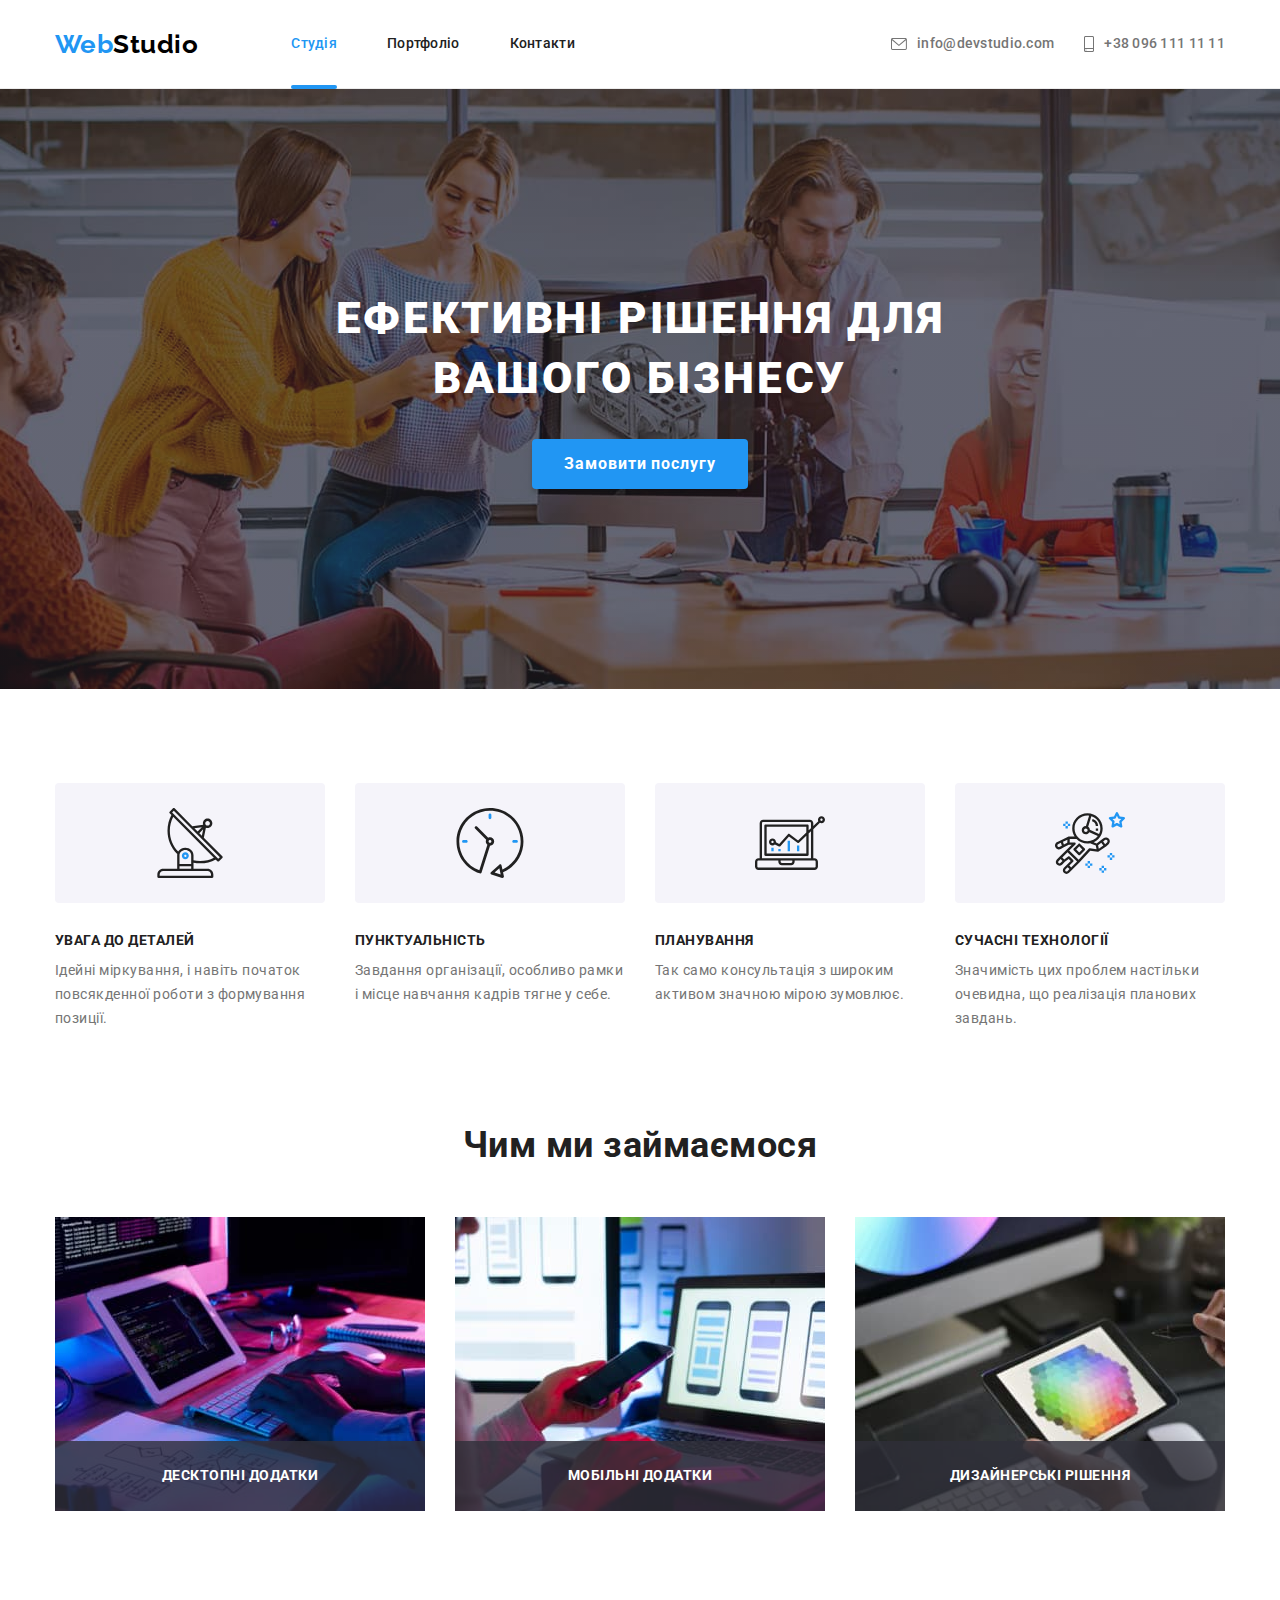
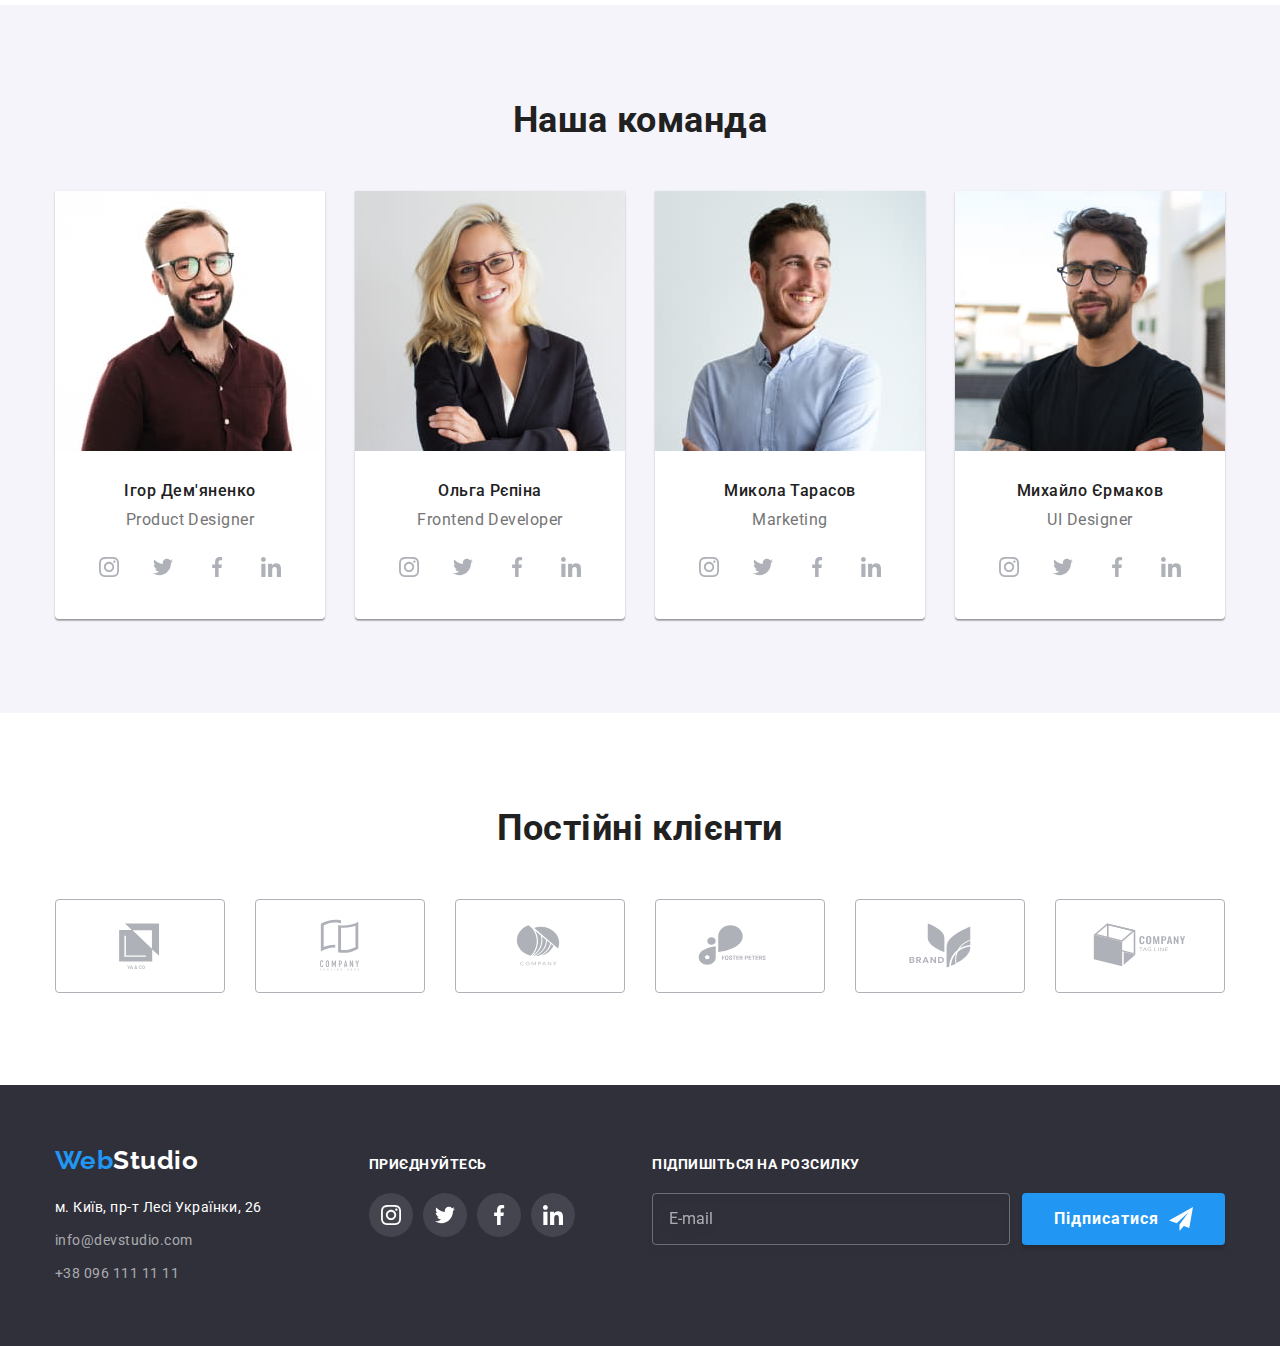
==== index.html @ b8eba5a7 "copy files from 6th homework" ====
<!DOCTYPE html>
<html lang="uk">
<head>
    <meta charset="UTF-8">
    <meta http-equiv="X-UA-Compatible" content="IE=edge">
    <meta name="viewport" content="width=device-width, initial-scale=1.0">
    <title>Studio</title>
    <link rel="preconnect" href="https://fonts.googleapis.com">
    <link rel="preconnect" href="https://fonts.gstatic.com" crossorigin>
    <link
        href="https://fonts.googleapis.com/css2?family=Raleway:wght@700&family=Roboto:wght@400;500;700;900&display=swap"
        rel="stylesheet">
        <link rel="stylesheet" href="https://cdnjs.cloudflare.com/ajax/libs/modern-normalize/1.1.0/modern-normalize.min.css">
    <link rel="stylesheet" href="./css/styles.css">
</head>

<body class="page">
    <!--Шапка сайту-->
    <header class="page-header">
        <div class="container header">
            <nav class="navigation">
                <a class="logo" href="/" lang="en"><span class="logo-decor">Web</span>Studio</a>
                <ul class="site-nav">
                    <li class="item"><a href="" class="link current">Студія</a> </li>
                    <li class="item"><a href="./portfolio.html" class="link">Портфоліо</a> </li>
                    <li class="item"><a href="" class="link">Контакти</a> </li>
                </ul>
            </nav>
            <ul class="contact-nav">
                <li class="item"><a href="mailto:info@devstudio.com" class="link">
                <svg class="contacts-icon" width="16" height="12">
                    <use href="./images/icons.svg#letter"></use>
                </svg>info@devstudio.com</a></li>
                <li class="item"><a href="tel:+380961111111" class="link">
                <svg class="contacts-icon" width="10" height="16">
                    <use href="./images/icons.svg#smartphone"></use>
                </svg>+38 096 111 11 11</a></li>
            </ul>
        </div>
    </header>


    <!--Головний контент-->
    <main>
        <section class="hero">
            <h1 class="hero-title">Ефективні рішення для вашого бізнесу</h1>
            <button class="button" data-modal-open>Замовити послугу</button>
        </section>

        <!--Переваги-->
        <section class="section benefits">
        <div class="container">
            <h2 class="visually-hidden">Переваги</h2>
            <ul class="benefits-list">
                <li class="benefit-item">
                    <div class="thumb">
                        <svg width="70" height="70">
                            <use href="./images/icons.svg#antenna"></use>
                        </svg>
                    </div>
                    <h3 class="benefits-title">Увага до деталей</h3>
                    <p class="benefit">Ідейні міркування, і навіть початок повсякденної роботи з формування позиції.</p>
                </li>
                <li class="benefit-item">
                    <div class="thumb">
                        <svg width="70" height="70">
                            <use href="./images/icons.svg#clock"></use>
                        </svg>
                    </div>
                    <h3 class="benefits-title">Пунктуальність</h3>
                    <p class="benefit">Завдання організації, особливо рамки і місце навчання кадрів тягне у себе.</p>
                </li>
                <li class="benefit-item">
                    <div class="thumb">
                        <svg width="70" height="70">
                            <use href="./images/icons.svg#diagram"></use>
                        </svg>
                    </div>
                    <h3 class="benefits-title">Планування</h3>
                    <p class="benefit">Так само консультація з широким активом значною мірою зумовлює.</p>
                </li>
                <li class="benefit-item">
                    <div class="thumb">
                        <svg width="70" height="70">
                            <use href="./images/icons.svg#astronaut"></use>
                        </svg>
                    </div>
                    <h3 class="benefits-title">Сучасні технології</h3>
                    <p class="benefit">Значимість цих проблем настільки очевидна, що реалізація планових завдань.</p>
                </li>
            </ul>
        </div>
        </section>
        
        <!--Чим ми займаємося-->
        <section class="section">
            <div class="container">
                <h2 class="activity-title">Чим ми займаємося</h2>
                <ul class="activity-list">
                    <li class="activity-item">
                        <div class="activity-thumb">
                            <img src="./images/box1.jpg" alt="Програмування" width="370" height="294">
                            <div class="activity-block">
                                <h3 class="activity-text">Десктопні додатки</h3>
                            </div>
                        </div>
                    </li>
                    <li class="activity-item">
                        <div class="activity-thumb">
                            <img src="./images/box2.jpg" alt="Створення інтерфейсів" width="370" height="294">
                            <div class="activity-block">
                                <h3 class="activity-text">Мобільні додатки</h3>
                            </div>
                        </div>
                    </li>
                    <li class="activity-item">
                        <div class="activity-thumb">
                            <img src="./images/box3.jpg" alt="Колірна палітра" width="370" height="294">
                            <div class="activity-block">
                                <h3 class="activity-text">Дизайнерські рішення</h3>
                            </div>
                        </div>
                    </li>
                </ul>
            </div>
        </section>

        <!--Наша команда-->
        <section class="section team">
            <div class="container">
                <h2 class="team-title">Наша команда</h2>
                <ul class="team-list">
                    <li class="team-item">
                        <img src="./images/teammember4.jpg" alt="Молодий чоловік у сорочці і окулярах" width="270" height="260">
                        <div class="team-border">
                            <h3 class="team-member">Ігор Дем'яненко</h3>
                            <p lang="en" class="member-role">Product Designer</p>
                            <ul class="soc-list">
                                <li class="soc-item">
                                    <a class="soc-link link" href="http://instagram.com">
                                        <svg class="soc-icon" width="20" height="20">
                                            <use href="./images/icons.svg#instagram"></use>
                                        </svg>
                                    </a>
                                </li>
                                <li class="soc-item">
                                    <a class="soc-link link" href="http://twitter.com">
                                        <svg class="soc-icon" width="20" height="20">
                                            <use href="./images/icons.svg#twitter"></use>
                                        </svg>
                                    </a>
                                </li>
                                <li class="soc-item">
                                    <a class="soc-link link" href="http://facebook.com">
                                        <svg class="soc-icon" width="20" height="20">
                                            <use href="./images/icons.svg#facebook"></use>
                                        </svg>
                                    </a>
                                </li>
                                <li class="soc-item">
                                    <a class="soc-link link" href="http://LinkedIn.com">
                                        <svg class="soc-icon" width="20" height="20">
                                            <use href="./images/icons.svg#linkedin"></use>
                                        </svg>
                                    </a>
                                </li>
                            </ul>
                        </div>
                    </li>
                    <li class="team-item">
                        <img src="./images/teammember3.jpg" alt="Усміхнена жінка в окулярах" width="270" height="260">
                        <div class="team-border">
                            <h3 class="team-member">Ольга Рєпіна</h3>
                            <p lang="en" class="member-role">Frontend Developer</p>
                            <ul class="soc-list">
                                <li class="soc-item">
                                    <a class="soc-link link" href="http://instagram.com">
                                        <svg class="soc-icon" width="20" height="20">
                                            <use href="./images/icons.svg#instagram"></use>
                                        </svg>
                                    </a>
                                </li>
                                <li class="soc-item">
                                    <a class="soc-link link" href="http://twitter.com">
                                        <svg class="soc-icon" width="20" height="20">
                                            <use href="./images/icons.svg#twitter"></use>
                                        </svg>
                                    </a>
                                </li>
                                <li class="soc-item">
                                    <a class="soc-link link" href="http://facebook.com">
                                        <svg class="soc-icon" width="20" height="20">
                                            <use href="./images/icons.svg#facebook"></use>
                                        </svg>
                                    </a>
                                </li>
                                <li class="soc-item">
                                    <a class="soc-link link" href="http://LinkedIn.com">
                                        <svg class="soc-icon" width="20" height="20">
                                            <use href="./images/icons.svg#linkedin"></use>
                                        </svg>
                                    </a>
                                </li>
                            </ul>
                        </div>
                    </li>
                    <li class="team-item">
                        <img src="./images/teammember2.jpg" alt="Молодий чоловік у сорочці" width="270" height="260">
                        <div class="team-border">
                            <h3 class="team-member">Микола Тарасов</h3>
                            <p lang="en" class="member-role">Marketing</p>
                            <ul class="soc-list">
                                <li class="soc-item">
                                    <a class="soc-link link" href="http://instagram.com">
                                        <svg class="soc-icon" width="20" height="20">
                                            <use href="./images/icons.svg#instagram"></use>
                                        </svg>
                                    </a>
                                </li>
                                <li class="soc-item">
                                    <a class="soc-link link" href="http://twitter.com">
                                        <svg class="soc-icon" width="20" height="20">
                                            <use href="./images/icons.svg#twitter"></use>
                                        </svg>
                                    </a>
                                </li>
                                <li class="soc-item">
                                    <a class="soc-link link" href="http://facebook.com">
                                        <svg class="soc-icon" width="20" height="20">
                                            <use href="./images/icons.svg#facebook"></use>
                                        </svg>
                                    </a>
                                </li>
                                <li class="soc-item">
                                    <a class="soc-link link" href="http://LinkedIn.com">
                                        <svg class="soc-icon" width="20" height="20">
                                            <use href="./images/icons.svg#linkedin"></use>
                                        </svg>
                                    </a>
                                </li>
                            </ul>
                        </div>
                    </li>
                    <li class="team-item">
                        <img src="./images/teammember1.jpg" alt="Чоловік в окулярах" width="270" height="260">
                        <div class="team-border">
                            <h3 class="team-member">Михайло Єрмаков</h3>
                            <p lang="en" class="member-role">UI Designer</p>
                            <ul class="soc-list">
                                <li class="soc-item">
                                    <a class="soc-link link" href="http://instagram.com">
                                        <svg class="soc-icon" width="20" height="20">
                                            <use href="./images/icons.svg#instagram"></use>
                                        </svg>
                                    </a>
                                </li>
                                <li class="soc-item">
                                    <a class="soc-link link" href="http://twitter.com">
                                        <svg class="soc-icon" width="20" height="20">
                                            <use href="./images/icons.svg#twitter"></use>
                                        </svg>
                                    </a>
                                </li>
                                <li class="soc-item">
                                    <a class="soc-link link" href="http://facebook.com">
                                        <svg class="soc-icon" width="20" height="20">
                                            <use href="./images/icons.svg#facebook"></use>
                                        </svg>
                                    </a>
                                </li>
                                <li class="soc-item">
                                    <a class="soc-link link" href="http://LinkedIn.com">
                                        <svg class="soc-icon" width="20" height="20">
                                            <use href="./images/icons.svg#linkedin"></use>
                                        </svg>
                                    </a>
                                </li>
                            </ul>
                        </div>
                    </li>
                </ul>
            </div>
        </section>
        <section class="section">
            <div class="container">
                <h2 class="clients-title">Постійні клієнти</h2>
                <ul class="clients-list">
                    <li class="clients-item">
                        <a class="clients-link" href="#">
                            <svg class="clients-icon" width="106" height="60">
                                <use href="./images/icons.svg#logo-1"></use>
                            </svg>
                        </a>
                    </li>
                    <li class="clients-item">
                        <a class="clients-link" href="#">
                            <svg class="clients-icon" width="106" height="60">
                                <use href="./images/icons.svg#logo-2"></use>
                            </svg>
                        </a>
                    </li>
                    <li class="clients-item">
                        <a class="clients-link" href="#">
                            <svg class="clients-icon" width="106" height="60">
                                <use href="./images/icons.svg#logo-3"></use>
                            </svg>
                        </a>
                    </li>
                    <li class="clients-item">
                        <a class="clients-link" href="#">
                            <svg class="clients-icon" width="106" height="60">
                                <use href="./images/icons.svg#logo-4"></use>
                            </svg>
                        </a>
                    </li>
                    <li class="clients-item">
                        <a class="clients-link" href="#">
                            <svg class="clients-icon" width="106" height="60">
                                <use href="./images/icons.svg#logo-5"></use>
                            </svg>
                        </a>
                    </li>
                    <li class="clients-item">
                        <a class="clients-link" href="#">
                            <svg class="clients-icon" width="106" height="60">
                                <use href="./images/icons.svg#logo-6"></use>
                            </svg>
                        </a>
                    </li>
                </ul>
            </div>
        </section>
    </main>

    <!--Футер-->
    <footer class="footer">
        <div class="container">
            <div class="footer-flex">
                <div class="footer-address">
                    <a href="/" lang="en" class="logo decor"> <span class="logo-decor">Web</span>Studio </a>
                    <address>
                        <ul class="footer-nav">
                            <li class="footer-item"><a href="" class="link decor">м. Київ, пр-т Лесі Українки, 26</a></li>
                            <li class="footer-item"><a href="mailto:info@devstudio.com" class="link">info@devstudio.com</a></li>
                            <li class="footer-item"><a href="tel:+380961111111" class="link">+38 096 111 11 11</a></li>
                        </ul>
                    </address>
                </div>
                <div class="footer-soc">
                    <span class="soc-uptitle">Приєднуйтесь</span>
                    <ul class="footer-soc-list">
                        <li class="footer-soc-item">
                            <a class="footer-soc-link link" href="http://instagram.com">
                                <svg class="footer-soc-icon" width="20" height="20">
                                    <use href="./images/icons.svg#instagram"></use>
                                </svg>
                            </a>
                        </li>
                        <li class="footer-soc-item">
                            <a class="footer-soc-link link" href="http://twitter.com">
                                <svg class="footer-soc-icon" width="20" height="20">
                                    <use href="./images/icons.svg#twitter"></use>
                                </svg>
                            </a>
                        </li>
                        <li class="footer-soc-item">
                            <a class="footer-soc-link link" href="http://facebook.com">
                                <svg class="footer-soc-icon" width="20" height="20">
                                    <use href="./images/icons.svg#facebook"></use>
                                </svg>
                            </a>
                        </li>
                        <li class="footer-soc-item">
                            <a class="footer-soc-link link" href="http://LinkedIn.com">
                                <svg class="footer-soc-icon" width="20" height="20">
                                    <use href="./images/icons.svg#linkedin"></use>
                                </svg>
                            </a>
                        </li>
                    </ul>
                </div>
                <div class="mailing">
                    <span class="mailing-text">Підпишіться на розсилку</span>

                    <form class="mailing-form">
                        <label class="mailing-label visually-hidden" for="mailing">E-mail</label>
                            <input type="email" name="email" id="mailing" class="mailing-input" placeholder="E-mail">
                        
                    <button type="submit" class="maling-button button">Підписатися
                        <svg class="mailing-icon" width="24" height="24">
                            <use href="./images/icons.svg#icon-send"></use>
                        </svg>
                    </button>
                    </form>
                </div>
            </div>
        </div>
    </footer>
    <div class="backdrop is-hidden" data-modal>
        <div class="modal">
            <button type="button" class="modal-button" data-modal-close>
                <svg width="11" height="11" class="close">
                    <use href="./images/icons.svg#icon-close"></use>
                </svg>
            </button>
            <div class="form-section">
                <p class="modal-title">Залиште свої дані, ми вам передзвонимо</p>
                <form class="modal-form">
						<label class="modal-field">Ім'я
							<input type="text" class="modal-input" name="user-name">
							<svg class="modal-icon" width="18" height="18">
								<use href="./images/icons.svg#person-black-icon"></use>
							</svg>
						</label>
						
						<label class="modal-field">Телефон
							<input type="tel" class="modal-input" name="user-tel" required>
							<svg class="modal-icon" width="18" height="18">
								<use href="./images/icons.svg#phone-black-icon"></use>
							</svg>
						</label>
						
						<label class="modal-field">Пошта
							<input type="email" class="modal-input" name="user-email" required>
							<svg class="modal-icon" width="18" height="18">
								<use href="./images/icons.svg#email-black-icon"></use>
							</svg>
						</label>
    
                        <label class="modal-field">Коментар
                        <textarea class="modal-comment" name="comment" placeholder="Введіть текст"></textarea>
                        </label>


                        <label class="checkbox-field">
                            <input class="checkbox visually-hidden" type="checkbox" name="policy" />
                            <span class="check-icon">
                                <svg width="11" height="8">
                                    <use href="./images/icons.svg#icon-check"></use>
                                </svg>
                            </span>
                            <span class="checkbox-label">Погоджуюся з розсилкою та приймаю</span>
                            <a class="checkbox-link" href="#">Умови договору</a>
                        </label>
                        <button type="submit" class="submit-button">Відправити</button>
                </form>
            </div>
        </div>
    </div>
    <script src="./js/modal.js"></script>
    <script>
    </script>
</body>
</html>
---- css/styles.css ----
:root {
    --primary-text-color: #757575;
    --secondary-text-color: #212121;
    --white-color: #FFFFFF;
    --black-color: #000000;
    --accent-color: #2196F3;
    --white-translucent: rgba(255, 255, 255, 0.6);
    --primary-background-color: #2F303A;
    --secondary-background-color: #F5F4FA;
    --card-gap: 30px;
}

ul {
    padding: 0;
    margin: 0;
    list-style: none;
}

body {
    background-color: var(--white-color);
    color: var(--primary-text-color);
    font-family: 'Roboto', sans-serif;
    letter-spacing: 0.03em;
}

h1,
h2,
h3,
h4,
h5,
h6,
p
 {
    margin:0;
}

button{
    cursor: pointer;
}

img{
    display: block;
}

.container {
    width: 1200px;
    
    margin-left: auto;
    margin-right: auto;
    padding-left: 15px;
    padding-right: 15px;
}




/*------------------ Header --------------*/
.section{
    padding-bottom: 94px;
    padding-top: 94px;
}
.site-nav .link{
    position: relative;
}

.current::after {
    position: absolute;
    left: 0;
    bottom: -1px;
    content: '';
    width: 100%;
    height: 4px;
    background-color: var(--accent-color);
    border-radius: 2px;
}

.page-header{
    border-bottom: 1px solid #ECECEC;
}

.page-header .link {
    display: block;
    padding-top: 32px;
    padding-bottom: 32px;
}

.site-nav,
.navigation,
.contact-nav,
.header {
    display: flex;
    align-items: center;
}

.contact-nav .link {
    display: flex;
    align-items: center;
}

.logo {
    color: var(--black-color);

    font-family: 'Raleway', cursive;
    font-weight: 700;
    font-size: 26px;
    line-height: 1.19;
    text-decoration: none;

    margin-right: 93px;
}

.logo-decor {
    color: var(--accent-color);
}

.site-nav {
    font-weight: 500;
    font-size: 14px;
    line-height: 1.14;
    letter-spacing: 0.02em;
}

.site-nav .item:not(:last-child) {
    margin-right: 50px;
}

.site-nav .link {
    color: var(--secondary-text-color);

    text-decoration: none;
    transition: color 250ms cubic-bezier(0.4, 0, 0.2, 1);
}

.site-nav .link:hover,
.site-nav .link:focus {
    color: var(--accent-color);
}

.site-nav .link.current {
    color: var(--accent-color);

    text-decoration: none;
}

.contact-nav {
    font-weight: 500;
    font-size: 14px;
    line-height: 1.14;
    letter-spacing: 0.02em;
    margin-left: auto;
}

.contact-nav .item + .item {
    margin-left: 30px;
}

.contact-nav .link{
    color: var(--primary-text-color);
    text-decoration: none;
    transition: color 250ms cubic-bezier(0.4, 0, 0.2, 1);
}
 .contacts-icon {
    margin-right: 10px;
    fill: var(--primary-text-color);
    transition: fill 250ms cubic-bezier(0.4, 0, 0.2, 1);
 }

.link:hover .contacts-icon,
.link:focus .contacts-icon {
    fill: var(--accent-color);
}

.contact-nav .link:hover,
.contact-nav .link:focus,
.footer-nav .link:hover,
.footer-nav .link:focus {
    color: var(--accent-color);
}



/*------------------ Studio --------------*/
.hero {
    background-color: var(--primary-background-color);
    text-align: center;
    align-items: center;
    padding-bottom: 200px;
    padding-top: 200px;

    margin: 0 auto;
    max-width: 1600px;
    max-height: 600px;
    background-image: linear-gradient(to right, rgba(47, 48, 58, 0.4), rgba(47, 48, 58, 0.4)),
    url("../images/hero.jpg");
    background-repeat: no-repeat;
    background-position: center;
    background-size: cover;
}


.hero-title {
    color: var(--white-color);

    font-weight: 900;
    font-size: 44px;
    line-height: 1.36;
    text-align: center;
    letter-spacing: 0.06em;
    text-transform: uppercase;
    width: 696px;
    margin-left: auto;
    margin-right: auto;
    margin-bottom: 30px;
    margin-top: 0px;
}

.button {
    color: var(--white-color);
    background-color: var(--accent-color);
    box-shadow: 0px 4px 4px rgba(0, 0, 0, 0.15);

    font-family: inherit;
    font-weight: 700;
    font-size: 16px;
    line-height: 1.88;
    letter-spacing: 0.06em;

    border: none;
    border-radius: 4px;
    padding: 10px 32px;

    transition: background-color 250ms cubic-bezier(0.4, 0, 0.2, 1);
}

.button:hover,
.button:focus {
    background-color: #188CE8;
}

.visually-hidden {
    position: absolute;
    width: 1px;
    height: 1px;
    margin: -1px;
    border: 0;
    padding: 0;

    white-space: nowrap;
    clip-path: inset(100%);
    clip: rect(0 0 0 0);
    overflow: hidden;
}

h3 {
    margin-bottom: 10px;
    margin-top: 0px;
}

.benefits-title {
    color: var(--secondary-text-color);

    font-weight: 700;
    font-size: 14px;
    line-height: 1.14;
    text-transform: uppercase;
}

.benefits-list,
.activity-list,
.team-list{
    display: flex;
    gap: var(--card-gap);
}
.thumb{
    display: flex;
    align-items: center;
    justify-content: center;
    height: 120px;
    width: 270px;
    background-color: #F5F4FA;
    margin-bottom: 30px;
    border-radius: 4px;
}

.benefits{
    padding-bottom: 0px;
}

.activity-thumb {
    position: relative;
}
.activity-block{
    position: absolute;
    left: 0;
    bottom: 0;
    display: flex;
    justify-content: center;
    align-items: center;
    width: 370px;
    height: 70px;
    background-color: rgba(47, 48, 58, 0.8);
}

.activity-text {
    font-weight: 700;
    font-size: 14px;
    line-height: 1.14;
    text-align: center;
    text-transform: uppercase;
    margin-bottom: 0px;
    color: var(--white-color);
}

.benefit {
    font-size: 14px;
    line-height: 1.71;
    
}

.section.team{
    background-color: var(--secondary-background-color);
}

.activity-title,
.team-title,
.clients-title{
    color: var(--secondary-text-color);
    font-weight: 700;
    font-size: 36px;
    line-height: 1.17;
    text-align: center;
    margin-top: 0px;
    margin-bottom: 50px;
}

.team-member {
    color: var(--secondary-text-color);

    font-weight: 500;
    font-size: 16px;
    line-height: 1.19;
}

.team-item{
    background-color: var(--white-color);
    border-radius: 0px 0px 4px 4px;
    box-shadow: 0px 1px 3px rgba(0, 0, 0, 0.12), 0px 1px 1px rgba(0, 0, 0, 0.14), 0px 2px 1px rgba(0, 0, 0, 0.2);
    
}

.member-role {
    font-size: 16px;
    line-height: 1.19;

    margin-bottom: 16px;
}

.team-border{
    text-align: center; 
    padding: 30px;
}
.soc-list {
    display: flex;
    justify-content: center;
    gap: 10px;
}

.soc-item {
    width: 44px;
    height: 44px;
}

.soc-link {
    width: 100%;
    height: 100%;
    border-radius: 50%; 
    display: flex;
    justify-content: center;
    align-items: center;
    transition: background-color 250ms cubic-bezier(0.4, 0, 0.2, 1);
}
.soc-icon{
    transition: fill 250ms cubic-bezier(0.4, 0, 0.2, 1);
}
.soc-link:hover,
.soc-link:focus{
    background-color: var(--accent-color);
}

.soc-link:hover .soc-icon,
.soc-link:focus .soc-icon{
    fill: var(--white-color);      
}

.clients-list{
    display: flex;
    gap: var(--card-gap);
}
.clients-item{
    width: 170px;
    height: 92px;
    
}

.clients-icon,
.soc-icon{
    fill: #AFB1B8;
    transition: fill 250ms cubic-bezier(0.4, 0, 0.2, 1);
}

.clients-link{
    display: flex;
    justify-content: center;
    align-items: center;
    border: 1px solid #AFB1B8;
    border-radius: 4px;
    padding: 16px 32px;
    transition: border-color 250ms cubic-bezier(0.4, 0, 0.2, 1);
}


.clients-link:hover,
.clients-link:focus {
    border-color: var(--accent-color);
    

}

.clients-link:hover .clients-icon,
.clients-link:focus .clients-icon {
    fill: var(--accent-color);
}


/* a icons: display: flex;
align-items: center;
justify-content: center; */

/*------------------ Portfolio --------------*/
img {
    display: block;
    max-width: 100%;
    height: auto;
}

.filter-button-list{
    display: flex;
    justify-content: center;

    margin-bottom: 50px;
}

.filter-button {
    background-color: var(--secondary-background-color);

    font-family: inherit;
    font-weight: 500;
    font-size: 16px;
    line-height: 1.63;

    border: transparent;  
    padding: 6px 25px;
    min-width: 73px;
    border-radius: 4px;

    transition: color 250ms cubic-bezier(0.4, 0, 0.2, 1), background-color 250ms cubic-bezier(0.4, 0, 0.2, 1),
    box-shadow 250ms cubic-bezier(0.4, 0, 0.2, 1);
}

.filter-button:hover,
.filter-button:focus {
    color: var(--white-color);
    background-color: var(--accent-color);
    box-shadow: 0px 3px 1px rgba(0, 0, 0, 0.1), 0px 1px 2px rgba(0, 0, 0, 0.08), 0px 2px 2px rgba(0, 0, 0, 0.12);
}

.filter-button-item:not(:last-child) {
    margin-right: 8px;
}

.portfolio-border{
    border-bottom: 1px solid #ECECEC;
    border-left: 1px solid #ECECEC;
    border-right: 1px solid #ECECEC;
    padding: 20px 24px;
}
.portfolio .title {
    color: var(--secondary-text-color);

    font-weight: 700;
    font-size: 18px;
    line-height: 2;
    letter-spacing: 0.06em;

    margin-top: 0px;
    margin-bottom: 4px;
}

.portfolio .text {
    font-size: 16px;
    line-height: 1.88;
    color: var(--primary-text-color);
    margin-top: 4px;
    margin: 0px;
}

.project-link:hover,
.project-link:focus {
    box-shadow: 0px 1px 1px rgba(0, 0, 0, 0.12), 0px 4px 4px rgba(0, 0, 0, 0.06), 1px 4px 6px rgba(0, 0, 0, 0.16);
}

.project-link {
    display: block;
    transition: box-shadow 250ms cubic-bezier(0.4, 0, 0.2, 1);
}

.project-link:hover .overlay,
.project-link:focus .overlay {
    transform: translateY(0);
}

.portfolio{
    display: flex;
    flex-wrap: wrap;

    padding: 0;
    margin: 0;

    gap: var(--card-gap);
}

.portfolio .link {
    padding-top: 0;
    padding-bottom: 0;
    text-decoration: none;
}

.top-wrap{
    position: relative;
    overflow: hidden;
}

.overlay {
    position: absolute;
    width: 100%;
    height: 100%;
    top: 0;
    left: 0;

    padding: 63px 44px;
    font-size: 18px;
    line-height: 1.55;
    color: var(--white-color);
    background-color: rgba(33, 150, 243, 0.9);
    
    transform: translateY(101%);
    transition: transform 250ms cubic-bezier(0.4, 0, 0.2, 1);
}
/*------------------ MODAL --------------*/

.backdrop.is-hidden {
    visibility: hidden;
    opacity: 0;
    pointer-events: none;
}

.backdrop {
    width: 100%;
    height: 100%;
    background-color:rgba(0, 0, 0, 0.2);
    position: fixed;
    top: 0;
    left: 0;

    transition: opacity 250ms cubic-bezier(0.4, 0, 0.2, 1), visibility 250ms cubic-bezier(0.4, 0, 0.2, 1);
    opacity: 1;
}

.modal{
    width: 528px;
    height: 581px;
    background-color: var(--white-color);
    box-shadow: 0px 1px 3px rgba(0, 0, 0, 0.12), 0px 1px 1px rgba(0, 0, 0, 0.14), 0px 2px 1px rgba(0, 0, 0, 0.2);
    border-radius: 4px;

    position: absolute;
    top: 50%;
    left: 50%; 
    transform: translate(-50%, -50%) scale(1);
    transition: transform 250ms cubic-bezier(0.4, 0, 0.2, 1);

    padding: 40px;
}

.backdrop.is-hidden .modal{
    transform: translate(-50%, -50%) scale(0.9);
}

.modal-button {
    position: absolute;
    width: 30px;
    height: 30px;
    top: 8px;
    right: 8px;
    border-radius: 50%;
    background-color: var(--white-color);
    border: 1px solid rgba(0, 0, 0, 0.1);
    transition: border 250ms cubic-bezier(0.4, 0, 0.2, 1), color 250ms cubic-bezier(0.4, 0, 0.2, 1);
}

.modal-button:hover,
.modal-button:focus {
    border: 1px solid var(--accent-color);
    color: var(--accent-color);
}

.close{
    fill: currentColor;
}
.modal-title {
    display: block;
    text-align: center;

    margin-bottom: 12px;
    font-size: 20px;
    line-height: 1.15;
    font-weight: 700;
    color: var(--secondary-text-color);
}

.modal-icon {
    position: absolute;
    left: 12px;
    top: 50%;
    fill: #212121;
    transition: fill 250ms cubic-bezier(0.4, 0, 0.2, 1),
}

.modal-field {
    display: flex;
    flex-direction: column;
    position: relative;
    margin-bottom: 10px;

    font-size: 12px;
    line-height: 1.1667;
    letter-spacing: 0.01em;
}

.modal-field:nth-of-type(4n) {
    margin-bottom: 20px;
}

.modal-input:focus + .modal-icon {
    fill: var(--accent-color);
}

.modal-input:focus,
.modal-comment:focus {
    border-color: var(--accent-color);
    outline: var(--accent-color);
}

.modal-label {
    margin-bottom: 4px;

    color: #757575;
}

.modal-input {
    width: 100%;
    padding: 11px 40px;
    border: 1px solid rgba(33, 33, 33, 0.2);
    border-radius: 4px;
    background-color: transparent;
    margin-bottom: 0;
    outline: transparent;
    transition: border-color 250ms cubic-bezier(0.4, 0, 0.2, 1),
    outline 250ms cubic-bezier(0.4, 0, 0.2, 1);

    margin-top: 4px;
}

.modal-comment::placeholder  {
    font-size: 12px;
    line-height: 14px;
    letter-spacing: 0.01em;
    
    color: rgba(117, 117, 117, 0.5);
}

.modal-comment {
    width: 100%;
    height: 120px;
    padding: 12px 16px;
    border: 1px solid rgba(33, 33, 33, 0.2);
    border-radius: 4px;
    background-color: transparent;
    transition: border-color 250ms cubic-bezier(0.4, 0, 0.2, 1),
    outline 250ms cubic-bezier(0.4, 0, 0.2, 1);
    margin-top: 4px;
    resize: none;
    margin-bottom: 0;
}

.checkbox-field {
    display: flex;
    align-items: center;
    padding-left: 11px;
    margin-bottom: 30px;

}

.check-icon {
    width: 16px;
    height: 15px;
    border: 2px solid #212121;
    border-radius: 2px;
    margin-right: 7px;
    display: flex;
    align-items: center;
    justify-content: center;
    cursor: pointer;

    fill: transparent;
}

.checkbox:checked + .check-icon {
    background-color: var(--accent-color);
    border: none;
    fill: #FFFFFF;
}

.checkbox-label {
    font-size: 14px;
    line-height: 1.71;
    letter-spacing: 0.03em;

    color: #757575;
}

.checkbox-link {
    font-size: 14px;
    line-height: 1.71;
    letter-spacing: 0.03em;
    text-decoration-line: underline;

    color: #2196F3;
}

.submit-button{
    font-family: inherit;
    font-weight: 700;
    font-size: 16px;
    line-height: 1.875;
    letter-spacing: 0.06em;

    background-color: #2196F3;
    color: #FFFFFF;
    box-shadow: 0px 4px 4px rgba(0, 0, 0, 0.15);
    border-radius: 4px;
    border: none;

    padding: 10px 52px;
    display: flex;
    align-items: center;
    text-align: center;
    display: flex;
    align-items: center;
    transition: background-color 250ms cubic-bezier(0.4, 0, 0.2, 1);

    margin: 0 auto;
}

.submit-button:hover {
    background-color: #188CE8;
}

.checkbox-link{
    margin-left: 7px;
    text-decoration: underline;
}

/*------------------ Footer --------------*/


.footer {
    background-color: var(--primary-background-color);

    padding-top: 60px;
    padding-bottom: 60px;
}

.footer .logo {
    display: inline-block;
    margin-bottom: 20px;
}

.link.decor,
.link {
    font-size: 14px;
    line-height: 1.71;
    font-style: normal;
}

.footer-nav .link {
    color: var(--white-translucent);
    text-decoration: none;
}

.link.decor {
    color: var(--white-color);
    text-decoration: none;
    transition: color 250ms cubic-bezier(0.4, 0, 0.2, 1);
}

.link.decor:hover,
.link.decor:focus {
    color: var(--accent-color);
}

.logo.decor {
    color: var(--white-color);
}

.footer-item:not(:last-child) {
    margin-bottom: 9px;
}

.soc-uptitle {
    display: block;
    font-weight: 700;
    font-size: 14px;
    line-height: 1.14;
    text-transform: uppercase;
    color: var(--white-color);
    margin-bottom: 20px;
}


.footer-soc-icon {
    fill: var(--white-color);
}

.footer-soc-item {
    width: 44px;
    height: 44px;
}

.footer-soc-list {
    display: flex;
    justify-content: center;
    gap: 10px;
}

.footer-soc-link {
    width: 100%;
    height: 100%;
    border-radius: 50%;
    display: flex;
    justify-content: center;
    align-items: center;
    background: rgba(255, 255, 255, 0.1);
    transition: background-color 250ms cubic-bezier(0.4, 0, 0.2, 1);
}


.footer-soc-link:hover,
.footer-soc-link:focus {
    background-color: var(--accent-color);
}

.footer-flex {
    display: flex;
    margin: 0;
    padding: 0;
    align-items: baseline;
    justify-content: space-between;
}

.mailing-form {
    display: flex;
    margin-top: 20px;
}
.mailing-text {
    
}

.mailing-text {
    font-weight: 700;
    font-size: 14px;
    line-height: 1.14;
    text-transform: uppercase;
    color: #FFFFFF;
}

.mailing-label{
    
}

.mailing-input::placeholder,
.mailing-input {
    font-size: 16px;
    line-height: 1.25;
    color: rgba(255, 255, 255, 0.6);
    margin: 0;
}

.maling-button {
    min-width: 200px;
    display: flex;
    justify-content: center;
    align-items: center;
    margin-left: 12px;
    letter-spacing: 0.06em;
}


.mailing-icon {
    fill: #FFFFFF;
    margin-left: 10px;
    width: 24px;
    height: 24px;
}


.mailing-input {
    width: 358px;
    padding: 15px 16px;

    border: 1px solid rgba(255, 255, 255, 0.3);
    filter: drop-shadow(0px 4px 4px rgba(0, 0, 0, 0.15));
    border-radius: 4px;
    background-color: transparent;
    transition: border-color 250ms cubic-bezier(0.4, 0, 0.2, 1);
}

.mailing-input:focus {
    border-color: var(--accent-color);
    outline: var(--accent-color);
}

.mailing-button{
    min-width: 200px;
    display: flex;
    justify-content: center;
    align-items: center;
} */

/* Для контейнера у футері
align-items: baseline;
justify-content: space-between;
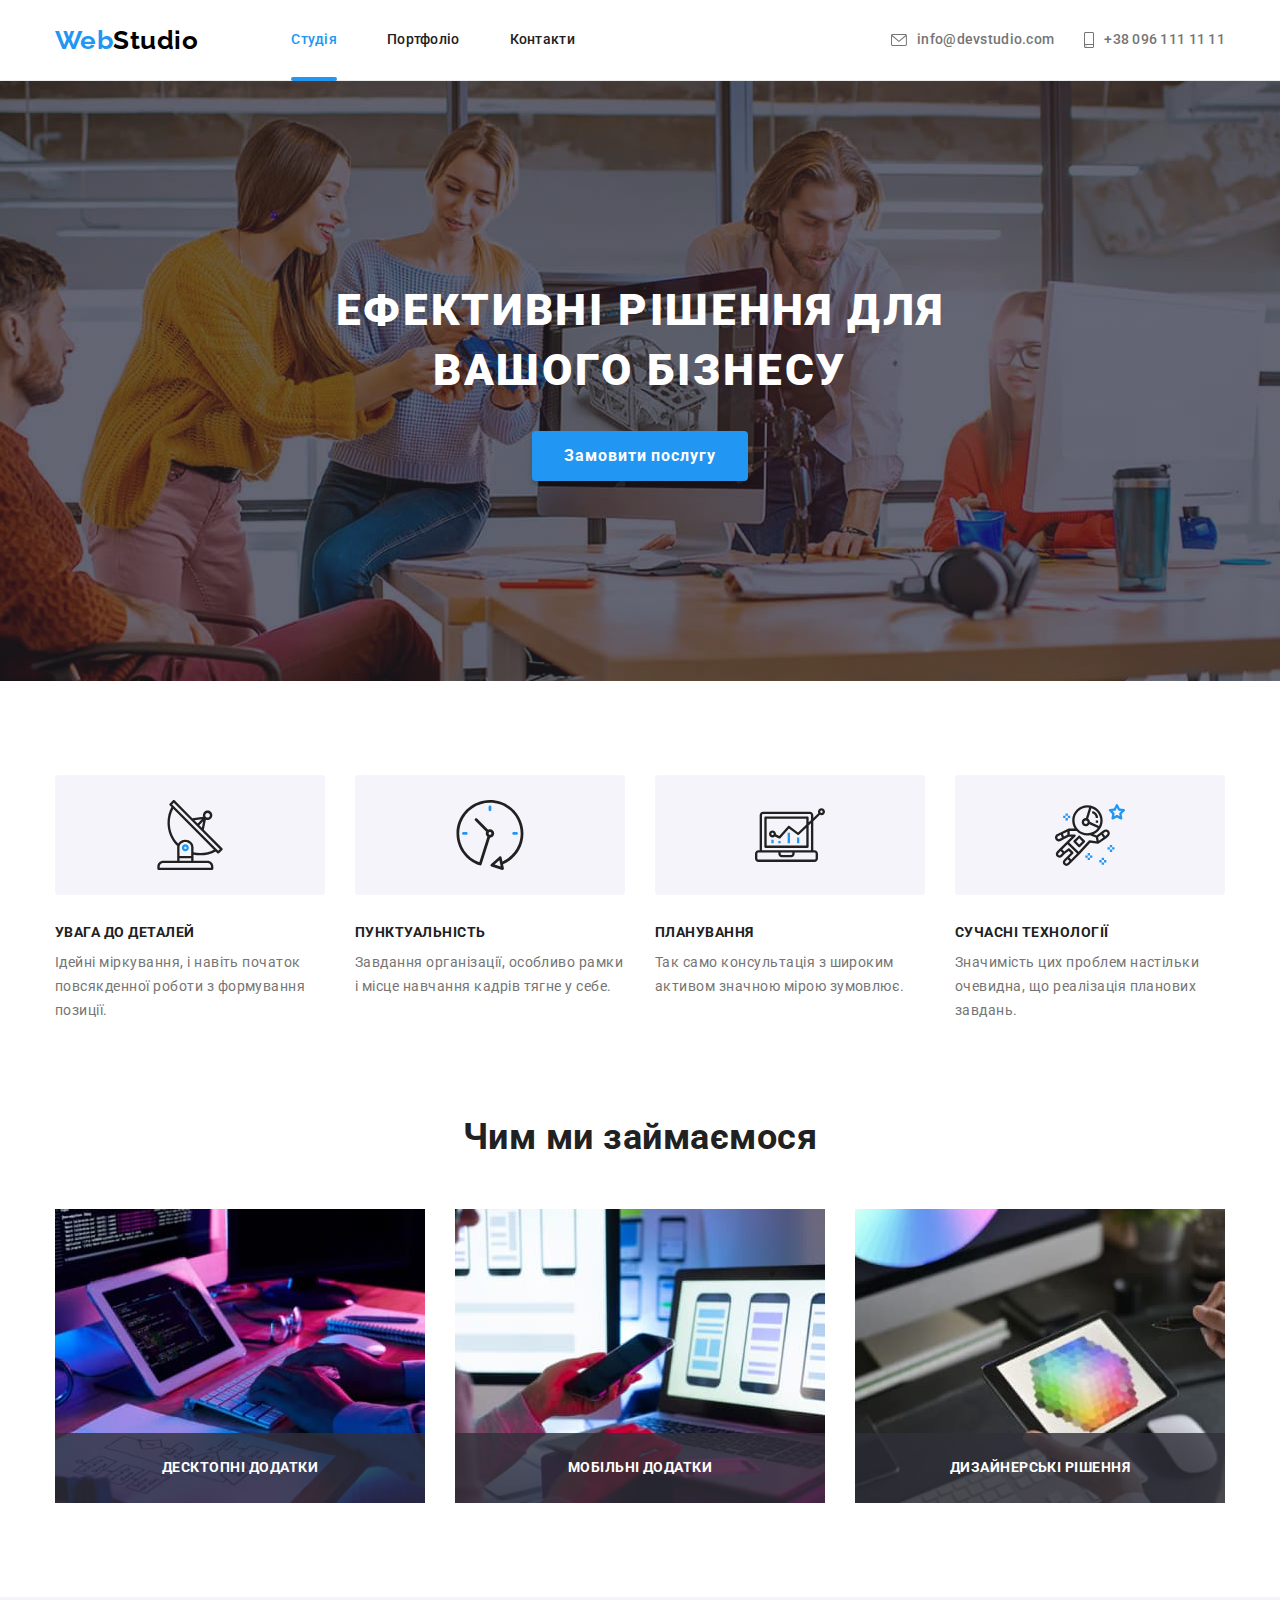
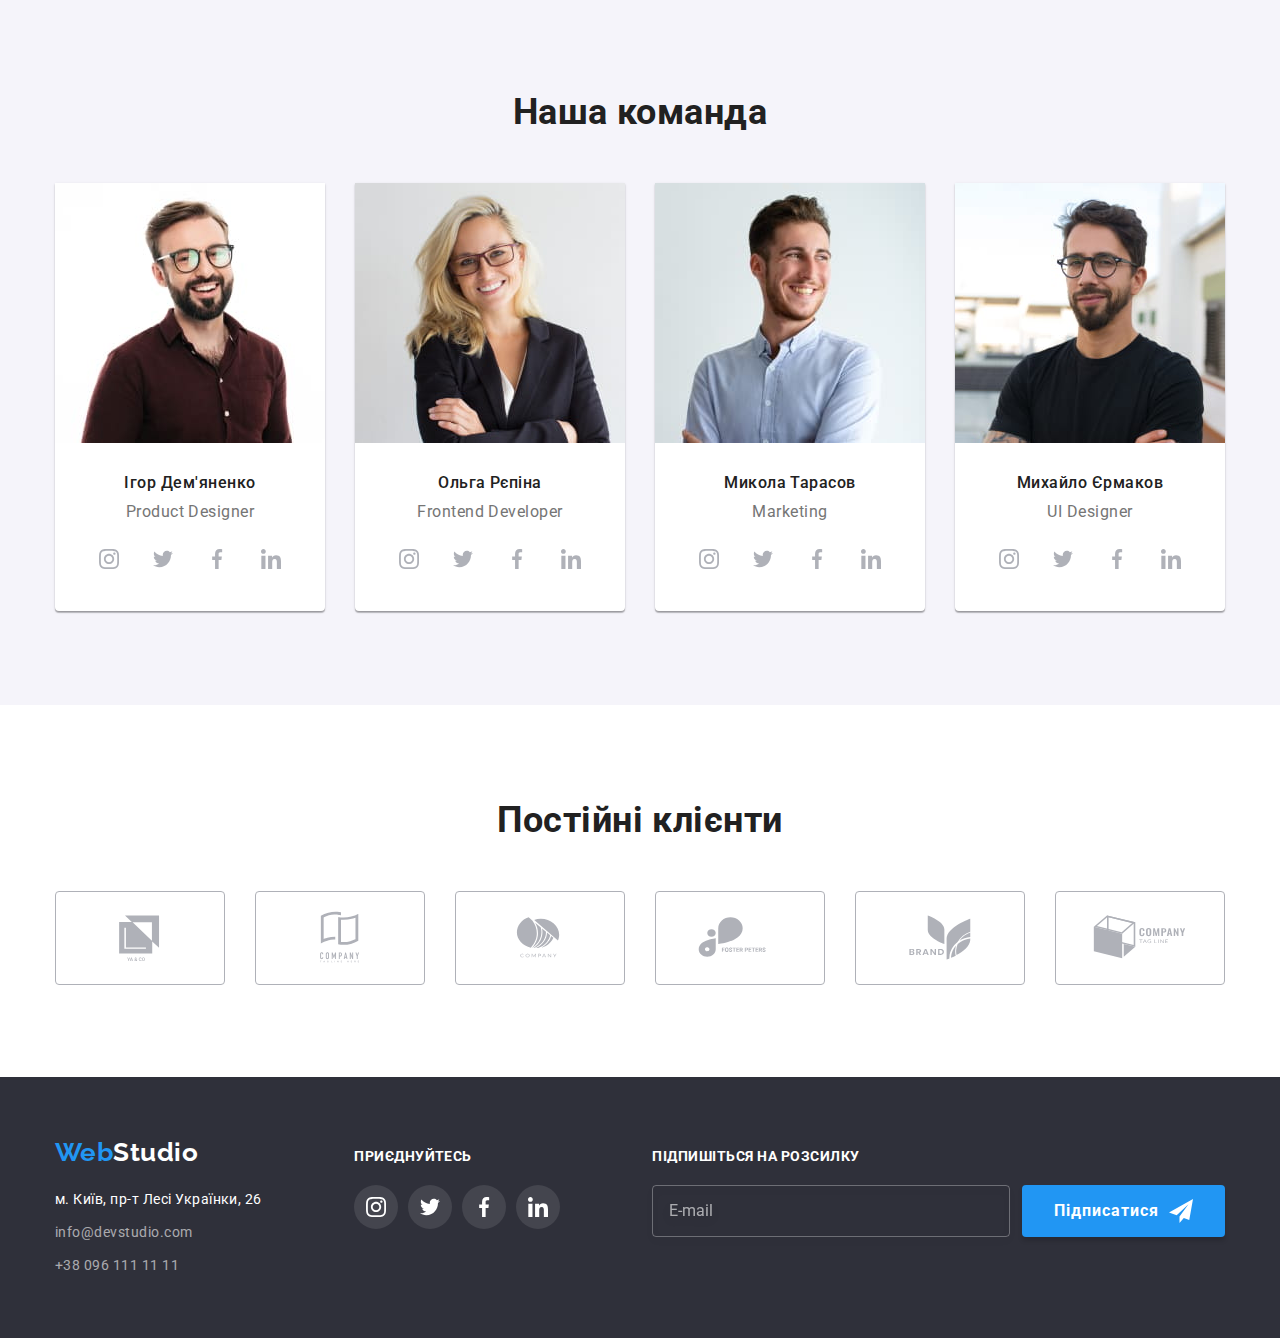
==== commit 4772665a: "BEM methodology" ====
--- a/index.html
+++ b/index.html
@@ -16,25 +16,28 @@
 
 <body class="page">
     <!--Шапка сайту-->
-    <header class="page-header">
-        <div class="container header">
-            <nav class="navigation">
-                <a class="logo" href="/" lang="en"><span class="logo-decor">Web</span>Studio</a>
+    <header class="header">
+        <div class="container header__flex">
+            <nav class="header__nav">
+                <a class="header__logo" href="/" lang="en"><span class="logo-decor">Web</span>Studio</a>
                 <ul class="site-nav">
-                    <li class="item"><a href="" class="link current">Студія</a> </li>
-                    <li class="item"><a href="./portfolio.html" class="link">Портфоліо</a> </li>
-                    <li class="item"><a href="" class="link">Контакти</a> </li>
+                    <li class="site-nav__item"><a href="/" class="site-nav__link site-nav__link--current">Студія</a> </li>
+                    <li class="site-nav__item"><a href="./portfolio.html" class="site-nav__link">Портфоліо</a>
+                    </li>
+                    <li class="site-nav__item"><a href="" class="site-nav__link">Контакти</a> </li>
                 </ul>
             </nav>
+    
             <ul class="contact-nav">
-                <li class="item"><a href="mailto:info@devstudio.com" class="link">
-                <svg class="contacts-icon" width="16" height="12">
-                    <use href="./images/icons.svg#letter"></use>
-                </svg>info@devstudio.com</a></li>
-                <li class="item"><a href="tel:+380961111111" class="link">
-                <svg class="contacts-icon" width="10" height="16">
-                    <use href="./images/icons.svg#smartphone"></use>
-                </svg>+38 096 111 11 11</a></li>
+                <li class="contact-nav__item"><a href="mailto:info@devstudio.com" class="contact-nav__link">
+                        <svg class="contact-nav__icon" width="16" height="12">
+                            <use href="./images/icons.svg#letter"></use>
+                        </svg>info@devstudio.com</a></li>
+                <li class="contact-nav__item"><a href="tel:+380961111111" class="contact-nav__link">
+                        <svg class="contact-nav__icon" width="10" height="16">
+                            <use href="./images/icons.svg#smartphone"></use>
+                        </svg>+38 096 111 11 11</a>
+                </li>
             </ul>
         </div>
     </header>
@@ -43,50 +46,50 @@
     <!--Головний контент-->
     <main>
         <section class="hero">
-            <h1 class="hero-title">Ефективні рішення для вашого бізнесу</h1>
-            <button class="button" data-modal-open>Замовити послугу</button>
+            <h1 class="hero__title">Ефективні рішення для вашого бізнесу</h1>
+            <button class="hero__button button" data-modal-open>Замовити послугу</button>
         </section>
 
         <!--Переваги-->
         <section class="section benefits">
         <div class="container">
             <h2 class="visually-hidden">Переваги</h2>
-            <ul class="benefits-list">
-                <li class="benefit-item">
-                    <div class="thumb">
+            <ul class="benefits__list">
+                <li class="benefits__item">
+                    <div class="benefits__thumb">
                         <svg width="70" height="70">
                             <use href="./images/icons.svg#antenna"></use>
                         </svg>
                     </div>
-                    <h3 class="benefits-title">Увага до деталей</h3>
-                    <p class="benefit">Ідейні міркування, і навіть початок повсякденної роботи з формування позиції.</p>
+                    <h3 class="benefits__title">Увага до деталей</h3>
+                    <p class="benefits__text">Ідейні міркування, і навіть початок повсякденної роботи з формування позиції.</p>
                 </li>
-                <li class="benefit-item">
-                    <div class="thumb">
+                <li class="benefits__item">
+                    <div class="benefits__thumb">
                         <svg width="70" height="70">
                             <use href="./images/icons.svg#clock"></use>
                         </svg>
                     </div>
-                    <h3 class="benefits-title">Пунктуальність</h3>
-                    <p class="benefit">Завдання організації, особливо рамки і місце навчання кадрів тягне у себе.</p>
+                    <h3 class="benefits__title">Пунктуальність</h3>
+                    <p class="benefits__text">Завдання організації, особливо рамки і місце навчання кадрів тягне у себе.</p>
                 </li>
-                <li class="benefit-item">
-                    <div class="thumb">
+                <li class="benefits__item">
+                    <div class="benefits__thumb">
                         <svg width="70" height="70">
                             <use href="./images/icons.svg#diagram"></use>
                         </svg>
                     </div>
-                    <h3 class="benefits-title">Планування</h3>
-                    <p class="benefit">Так само консультація з широким активом значною мірою зумовлює.</p>
+                    <h3 class="benefits__title">Планування</h3>
+                    <p class="benefits__text">Так само консультація з широким активом значною мірою зумовлює.</p>
                 </li>
-                <li class="benefit-item">
-                    <div class="thumb">
+                <li class="benefits__item">
+                    <div class="benefits__thumb">
                         <svg width="70" height="70">
                             <use href="./images/icons.svg#astronaut"></use>
                         </svg>
                     </div>
-                    <h3 class="benefits-title">Сучасні технології</h3>
-                    <p class="benefit">Значимість цих проблем настільки очевидна, що реалізація планових завдань.</p>
+                    <h3 class="benefits__title">Сучасні технології</h3>
+                    <p class="benefits__text">Значимість цих проблем настільки очевидна, що реалізація планових завдань.</p>
                 </li>
             </ul>
         </div>
@@ -95,29 +98,29 @@
         <!--Чим ми займаємося-->
         <section class="section">
             <div class="container">
-                <h2 class="activity-title">Чим ми займаємося</h2>
-                <ul class="activity-list">
-                    <li class="activity-item">
-                        <div class="activity-thumb">
+                <h2 class="activity__title">Чим ми займаємося</h2>
+                <ul class="activity__list">
+                    <li class="activity__item">
+                        <div class="activity__thumb">
                             <img src="./images/box1.jpg" alt="Програмування" width="370" height="294">
-                            <div class="activity-block">
-                                <h3 class="activity-text">Десктопні додатки</h3>
+                            <div class="activity__block">
+                                <h3 class="activity__text">Десктопні додатки</h3>
                             </div>
                         </div>
                     </li>
-                    <li class="activity-item">
-                        <div class="activity-thumb">
+                    <li class="activity__item">
+                        <div class="activity__thumb">
                             <img src="./images/box2.jpg" alt="Створення інтерфейсів" width="370" height="294">
-                            <div class="activity-block">
-                                <h3 class="activity-text">Мобільні додатки</h3>
+                            <div class="activity__block">
+                                <h3 class="activity__text">Мобільні додатки</h3>
                             </div>
                         </div>
                     </li>
-                    <li class="activity-item">
-                        <div class="activity-thumb">
+                    <li class="activity__item">
+                        <div class="activity__thumb">
                             <img src="./images/box3.jpg" alt="Колірна палітра" width="370" height="294">
-                            <div class="activity-block">
-                                <h3 class="activity-text">Дизайнерські рішення</h3>
+                            <div class="activity__block">
+                                <h3 class="activity__text">Дизайнерські рішення</h3>
                             </div>
                         </div>
                     </li>
@@ -128,38 +131,38 @@
         <!--Наша команда-->
         <section class="section team">
             <div class="container">
-                <h2 class="team-title">Наша команда</h2>
-                <ul class="team-list">
-                    <li class="team-item">
+                <h2 class="team__title">Наша команда</h2>
+                <ul class="team__list">
+                    <li class="team__item">
                         <img src="./images/teammember4.jpg" alt="Молодий чоловік у сорочці і окулярах" width="270" height="260">
-                        <div class="team-border">
-                            <h3 class="team-member">Ігор Дем'яненко</h3>
-                            <p lang="en" class="member-role">Product Designer</p>
+                        <div class="team__border">
+                            <h3 class="team__name">Ігор Дем'яненко</h3>
+                            <p lang="en" class="team__role">Product Designer</p>
                             <ul class="soc-list">
-                                <li class="soc-item">
-                                    <a class="soc-link link" href="http://instagram.com">
-                                        <svg class="soc-icon" width="20" height="20">
+                                <li class="soc-list__item">
+                                    <a class="soc-list__link link" href="http://instagram.com">
+                                        <svg class="soc-list__icon" width="20" height="20">
                                             <use href="./images/icons.svg#instagram"></use>
                                         </svg>
                                     </a>
                                 </li>
-                                <li class="soc-item">
-                                    <a class="soc-link link" href="http://twitter.com">
-                                        <svg class="soc-icon" width="20" height="20">
+                                <li class="soc-list__item">
+                                    <a class="soc-list__link link" href="http://twitter.com">
+                                        <svg class="soc-list__icon" width="20" height="20">
                                             <use href="./images/icons.svg#twitter"></use>
                                         </svg>
                                     </a>
                                 </li>
-                                <li class="soc-item">
-                                    <a class="soc-link link" href="http://facebook.com">
-                                        <svg class="soc-icon" width="20" height="20">
+                                <li class="soc-list__item">
+                                    <a class="soc-list__link link" href="http://facebook.com">
+                                        <svg class="soc-list__icon" width="20" height="20">
                                             <use href="./images/icons.svg#facebook"></use>
                                         </svg>
                                     </a>
                                 </li>
-                                <li class="soc-item">
-                                    <a class="soc-link link" href="http://LinkedIn.com">
-                                        <svg class="soc-icon" width="20" height="20">
+                                <li class="soc-list__item">
+                                    <a class="soc-list__link link" href="http://LinkedIn.com">
+                                        <svg class="soc-list__icon" width="20" height="20">
                                             <use href="./images/icons.svg#linkedin"></use>
                                         </svg>
                                     </a>
@@ -167,36 +170,36 @@
                             </ul>
                         </div>
                     </li>
-                    <li class="team-item">
+                    <li class="team__item">
                         <img src="./images/teammember3.jpg" alt="Усміхнена жінка в окулярах" width="270" height="260">
-                        <div class="team-border">
-                            <h3 class="team-member">Ольга Рєпіна</h3>
-                            <p lang="en" class="member-role">Frontend Developer</p>
+                        <div class="team__border">
+                            <h3 class="team__name">Ольга Рєпіна</h3>
+                            <p lang="en" class="team__role">Frontend Developer</p>
                             <ul class="soc-list">
-                                <li class="soc-item">
-                                    <a class="soc-link link" href="http://instagram.com">
-                                        <svg class="soc-icon" width="20" height="20">
+                                <li class="soc-list__item">
+                                    <a class="soc-list__link link" href="http://instagram.com">
+                                        <svg class="soc-list__icon" width="20" height="20">
                                             <use href="./images/icons.svg#instagram"></use>
                                         </svg>
                                     </a>
                                 </li>
-                                <li class="soc-item">
-                                    <a class="soc-link link" href="http://twitter.com">
-                                        <svg class="soc-icon" width="20" height="20">
+                                <li class="soc-list__item">
+                                    <a class="soc-list__link link" href="http://twitter.com">
+                                        <svg class="soc-list__icon" width="20" height="20">
                                             <use href="./images/icons.svg#twitter"></use>
                                         </svg>
                                     </a>
                                 </li>
-                                <li class="soc-item">
-                                    <a class="soc-link link" href="http://facebook.com">
-                                        <svg class="soc-icon" width="20" height="20">
+                                <li class="soc-list__item">
+                                    <a class="soc-list__link link" href="http://facebook.com">
+                                        <svg class="soc-list__icon" width="20" height="20">
                                             <use href="./images/icons.svg#facebook"></use>
                                         </svg>
                                     </a>
                                 </li>
-                                <li class="soc-item">
-                                    <a class="soc-link link" href="http://LinkedIn.com">
-                                        <svg class="soc-icon" width="20" height="20">
+                                <li class="soc-list__item">
+                                    <a class="soc-list__link link" href="http://LinkedIn.com">
+                                        <svg class="soc-list__icon" width="20" height="20">
                                             <use href="./images/icons.svg#linkedin"></use>
                                         </svg>
                                     </a>
@@ -204,36 +207,36 @@
                             </ul>
                         </div>
                     </li>
-                    <li class="team-item">
+                    <li class="team__item">
                         <img src="./images/teammember2.jpg" alt="Молодий чоловік у сорочці" width="270" height="260">
-                        <div class="team-border">
-                            <h3 class="team-member">Микола Тарасов</h3>
-                            <p lang="en" class="member-role">Marketing</p>
+                        <div class="team__border">
+                            <h3 class="team__name">Микола Тарасов</h3>
+                            <p lang="en" class="team__role">Marketing</p>
                             <ul class="soc-list">
-                                <li class="soc-item">
-                                    <a class="soc-link link" href="http://instagram.com">
-                                        <svg class="soc-icon" width="20" height="20">
+                                <li class="soc-list__item">
+                                    <a class="soc-list__link link" href="http://instagram.com">
+                                        <svg class="soc-list__icon" width="20" height="20">
                                             <use href="./images/icons.svg#instagram"></use>
                                         </svg>
                                     </a>
                                 </li>
-                                <li class="soc-item">
-                                    <a class="soc-link link" href="http://twitter.com">
-                                        <svg class="soc-icon" width="20" height="20">
+                                <li class="soc-list__item">
+                                    <a class="soc-list__link link" href="http://twitter.com">
+                                        <svg class="soc-list__icon" width="20" height="20">
                                             <use href="./images/icons.svg#twitter"></use>
                                         </svg>
                                     </a>
                                 </li>
-                                <li class="soc-item">
-                                    <a class="soc-link link" href="http://facebook.com">
-                                        <svg class="soc-icon" width="20" height="20">
+                                <li class="soc-list__item">
+                                    <a class="soc-list__link link" href="http://facebook.com">
+                                        <svg class="soc-list__icon" width="20" height="20">
                                             <use href="./images/icons.svg#facebook"></use>
                                         </svg>
                                     </a>
                                 </li>
-                                <li class="soc-item">
-                                    <a class="soc-link link" href="http://LinkedIn.com">
-                                        <svg class="soc-icon" width="20" height="20">
+                                <li class="soc-list__item">
+                                    <a class="soc-list__link link" href="http://LinkedIn.com">
+                                        <svg class="soc-list__icon" width="20" height="20">
                                             <use href="./images/icons.svg#linkedin"></use>
                                         </svg>
                                     </a>
@@ -241,36 +244,36 @@
                             </ul>
                         </div>
                     </li>
-                    <li class="team-item">
+                    <li class="team__item">
                         <img src="./images/teammember1.jpg" alt="Чоловік в окулярах" width="270" height="260">
-                        <div class="team-border">
-                            <h3 class="team-member">Михайло Єрмаков</h3>
-                            <p lang="en" class="member-role">UI Designer</p>
+                        <div class="team__border">
+                            <h3 class="team__name">Михайло Єрмаков</h3>
+                            <p lang="en" class="team__role">UI Designer</p>
                             <ul class="soc-list">
-                                <li class="soc-item">
-                                    <a class="soc-link link" href="http://instagram.com">
-                                        <svg class="soc-icon" width="20" height="20">
+                                <li class="soc-list__item">
+                                    <a class="soc-list__link link" href="http://instagram.com">
+                                        <svg class="soc-list__icon" width="20" height="20">
                                             <use href="./images/icons.svg#instagram"></use>
                                         </svg>
                                     </a>
                                 </li>
-                                <li class="soc-item">
-                                    <a class="soc-link link" href="http://twitter.com">
-                                        <svg class="soc-icon" width="20" height="20">
+                                <li class="soc-list__item">
+                                    <a class="soc-list__link link" href="http://twitter.com">
+                                        <svg class="soc-list__icon" width="20" height="20">
                                             <use href="./images/icons.svg#twitter"></use>
                                         </svg>
                                     </a>
                                 </li>
-                                <li class="soc-item">
-                                    <a class="soc-link link" href="http://facebook.com">
-                                        <svg class="soc-icon" width="20" height="20">
+                                <li class="soc-list__item">
+                                    <a class="soc-list__link link" href="http://facebook.com">
+                                        <svg class="soc-list__icon" width="20" height="20">
                                             <use href="./images/icons.svg#facebook"></use>
                                         </svg>
                                     </a>
                                 </li>
-                                <li class="soc-item">
-                                    <a class="soc-link link" href="http://LinkedIn.com">
-                                        <svg class="soc-icon" width="20" height="20">
+                                <li class="soc-list__item">
+                                    <a class="soc-list__link link" href="http://LinkedIn.com">
+                                        <svg class="soc-list__icon" width="20" height="20">
                                             <use href="./images/icons.svg#linkedin"></use>
                                         </svg>
                                     </a>
@@ -283,46 +286,46 @@
         </section>
         <section class="section">
             <div class="container">
-                <h2 class="clients-title">Постійні клієнти</h2>
-                <ul class="clients-list">
-                    <li class="clients-item">
-                        <a class="clients-link" href="#">
-                            <svg class="clients-icon" width="106" height="60">
+                <h2 class="clients__title">Постійні клієнти</h2>
+                <ul class="clients__list">
+                    <li class="clients__item">
+                        <a class="clients__link" href="#">
+                            <svg class="clients__icon" width="106" height="60">
                                 <use href="./images/icons.svg#logo-1"></use>
                             </svg>
                         </a>
                     </li>
-                    <li class="clients-item">
-                        <a class="clients-link" href="#">
-                            <svg class="clients-icon" width="106" height="60">
+                    <li class="clients__item">
+                        <a class="clients__link" href="#">
+                            <svg class="clients__icon" width="106" height="60">
                                 <use href="./images/icons.svg#logo-2"></use>
                             </svg>
                         </a>
                     </li>
-                    <li class="clients-item">
-                        <a class="clients-link" href="#">
-                            <svg class="clients-icon" width="106" height="60">
+                    <li class="clients__item">
+                        <a class="clients__link" href="#">
+                            <svg class="clients__icon" width="106" height="60">
                                 <use href="./images/icons.svg#logo-3"></use>
                             </svg>
                         </a>
                     </li>
-                    <li class="clients-item">
-                        <a class="clients-link" href="#">
-                            <svg class="clients-icon" width="106" height="60">
+                    <li class="clients__item">
+                        <a class="clients__link" href="#">
+                            <svg class="clients__icon" width="106" height="60">
                                 <use href="./images/icons.svg#logo-4"></use>
                             </svg>
                         </a>
                     </li>
-                    <li class="clients-item">
-                        <a class="clients-link" href="#">
-                            <svg class="clients-icon" width="106" height="60">
+                    <li class="clients__item">
+                        <a class="clients__link" href="#">
+                            <svg class="clients__icon" width="106" height="60">
                                 <use href="./images/icons.svg#logo-5"></use>
                             </svg>
                         </a>
                     </li>
-                    <li class="clients-item">
-                        <a class="clients-link" href="#">
-                            <svg class="clients-icon" width="106" height="60">
+                    <li class="clients__item">
+                        <a class="clients__link" href="#">
+                            <svg class="clients__icon" width="106" height="60">
                                 <use href="./images/icons.svg#logo-6"></use>
                             </svg>
                         </a>
@@ -334,117 +337,112 @@
 
     <!--Футер-->
     <footer class="footer">
-        <div class="container">
-            <div class="footer-flex">
-                <div class="footer-address">
-                    <a href="/" lang="en" class="logo decor"> <span class="logo-decor">Web</span>Studio </a>
-                    <address>
-                        <ul class="footer-nav">
-                            <li class="footer-item"><a href="" class="link decor">м. Київ, пр-т Лесі Українки, 26</a></li>
-                            <li class="footer-item"><a href="mailto:info@devstudio.com" class="link">info@devstudio.com</a></li>
-                            <li class="footer-item"><a href="tel:+380961111111" class="link">+38 096 111 11 11</a></li>
-                        </ul>
-                    </address>
-                </div>
-                <div class="footer-soc">
-                    <span class="soc-uptitle">Приєднуйтесь</span>
-                    <ul class="footer-soc-list">
-                        <li class="footer-soc-item">
-                            <a class="footer-soc-link link" href="http://instagram.com">
-                                <svg class="footer-soc-icon" width="20" height="20">
-                                    <use href="./images/icons.svg#instagram"></use>
-                                </svg>
-                            </a>
-                        </li>
-                        <li class="footer-soc-item">
-                            <a class="footer-soc-link link" href="http://twitter.com">
-                                <svg class="footer-soc-icon" width="20" height="20">
-                                    <use href="./images/icons.svg#twitter"></use>
-                                </svg>
-                            </a>
-                        </li>
-                        <li class="footer-soc-item">
-                            <a class="footer-soc-link link" href="http://facebook.com">
-                                <svg class="footer-soc-icon" width="20" height="20">
-                                    <use href="./images/icons.svg#facebook"></use>
-                                </svg>
-                            </a>
-                        </li>
-                        <li class="footer-soc-item">
-                            <a class="footer-soc-link link" href="http://LinkedIn.com">
-                                <svg class="footer-soc-icon" width="20" height="20">
-                                    <use href="./images/icons.svg#linkedin"></use>
-                                </svg>
-                            </a>
-                        </li>
-                    </ul>
-                </div>
-                <div class="mailing">
-                    <span class="mailing-text">Підпишіться на розсилку</span>
-
-                    <form class="mailing-form">
-                        <label class="mailing-label visually-hidden" for="mailing">E-mail</label>
-                            <input type="email" name="email" id="mailing" class="mailing-input" placeholder="E-mail">
-                        
-                    <button type="submit" class="maling-button button">Підписатися
-                        <svg class="mailing-icon" width="24" height="24">
+        <div class="container footer__flex">
+            <address>
+                <a href="/" lang="en" class="footer__logo"> <span class="logo-decor">Web</span>Studio </a>
+                <ul class="footer__nav">
+                    <li class="footer__item"><a href="" class="footer__link footer__link--white">м. Київ, пр-т Лесі
+                            Українки, 26</a></li>
+                    <li class="footer__item"><a href="mailto:info@devstudio.com" class="footer__link">info@devstudio.com</a>
+                    </li>
+                    <li class="footer__item"><a href="tel:+380961111111" class="footer__link">+38 096 111 11 11</a></li>
+                </ul>
+            </address>
+            <div class="soc-network">
+                <span class="soc-network__uptitle">Приєднуйтесь</span>
+                <ul class="soc-network__list">
+                    <li class="soc-network__item">
+                        <a class="soc-network__link link" href="http://instagram.com">
+                            <svg class="soc-network__icon" width="20" height="20">
+                                <use href="./images/icons.svg#instagram"></use>
+                            </svg>
+                        </a>
+                    </li>
+                    <li class="soc-network__item">
+                        <a class="soc-network__link link" href="http://twitter.com">
+                            <svg class="soc-network__icon" width="20" height="20">
+                                <use href="./images/icons.svg#twitter"></use>
+                            </svg>
+                        </a>
+                    </li>
+                    <li class="soc-network__item">
+                        <a class="soc-network__link link" href="http://facebook.com">
+                            <svg class="soc-network__icon" width="20" height="20">
+                                <use href="./images/icons.svg#facebook"></use>
+                            </svg>
+                        </a>
+                    </li>
+                    <li class="soc-network__item">
+                        <a class="soc-network__link link" href="http://LinkedIn.com">
+                            <svg class="soc-network__icon" width="20" height="20">
+                                <use href="./images/icons.svg#linkedin"></use>
+                            </svg>
+                        </a>
+                    </li>
+                </ul>
+            </div>
+            <div class="mailing">
+                <span class="mailing__text">Підпишіться на розсилку</span>
+                <form class="mailing__form">
+                    <label class="mailing__label">
+                        <input type="email" name="email" class="mailing__input" placeholder="E-mail">
+                    </label>
+                    <button type="submit" class="maling__button button">Підписатися
+                        <svg class="mailing__icon" width="24" height="24">
                             <use href="./images/icons.svg#icon-send"></use>
                         </svg>
                     </button>
-                    </form>
-                </div>
+                </form>
             </div>
         </div>
     </footer>
     <div class="backdrop is-hidden" data-modal>
         <div class="modal">
-            <button type="button" class="modal-button" data-modal-close>
-                <svg width="11" height="11" class="close">
+            <button type="button" class="modal__button-close" data-modal-close>
+                <svg width="11" height="11" class="modal__icon-close">
                     <use href="./images/icons.svg#icon-close"></use>
                 </svg>
             </button>
-            <div class="form-section">
-                <p class="modal-title">Залиште свої дані, ми вам передзвонимо</p>
-                <form class="modal-form">
-						<label class="modal-field">Ім'я
-							<input type="text" class="modal-input" name="user-name">
-							<svg class="modal-icon" width="18" height="18">
+                <p class="modal__title">Залиште свої дані, ми вам передзвонимо</p>
+                <form class="modal__form">
+						<label class="modal__field">Ім'я
+							<input type="text" class="modal__input" name="user-name">
+							<svg class="modal__icon" width="18" height="18">
 								<use href="./images/icons.svg#person-black-icon"></use>
 							</svg>
 						</label>
 						
-						<label class="modal-field">Телефон
-							<input type="tel" class="modal-input" name="user-tel" required>
-							<svg class="modal-icon" width="18" height="18">
+						<label class="modal__field">Телефон
+							<input type="tel" class="modal__input" name="user-tel" required>
+							<svg class="modal__icon" width="18" height="18">
 								<use href="./images/icons.svg#phone-black-icon"></use>
 							</svg>
 						</label>
 						
-						<label class="modal-field">Пошта
-							<input type="email" class="modal-input" name="user-email" required>
-							<svg class="modal-icon" width="18" height="18">
+						<label class="modal__field">Пошта
+							<input type="email" class="modal__input" name="user-email" required>
+							<svg class="modal__icon" width="18" height="18">
 								<use href="./images/icons.svg#email-black-icon"></use>
 							</svg>
 						</label>
     
-                        <label class="modal-field">Коментар
-                        <textarea class="modal-comment" name="comment" placeholder="Введіть текст"></textarea>
+                        <label class="modal__field">Коментар
+                        <textarea class="modal__comment" name="comment" placeholder="Введіть текст"></textarea>
                         </label>
 
 
-                        <label class="checkbox-field">
-                            <input class="checkbox visually-hidden" type="checkbox" name="policy" />
-                            <span class="check-icon">
+                        <label class="checkbox__field">
+                            <input class="checkbox__input visually-hidden" type="checkbox" name="policy" />
+                            <span class="check__icon">
                                 <svg width="11" height="8">
                                     <use href="./images/icons.svg#icon-check"></use>
                                 </svg>
                             </span>
-                            <span class="checkbox-label">Погоджуюся з розсилкою та приймаю</span>
-                            <a class="checkbox-link" href="#">Умови договору</a>
+                            <span class="checkbox__label">Погоджуюся з розсилкою та приймаю</span>
+                            <a class="checkbox__link" href="#">Умови договору</a>
                         </label>
-                        <button type="submit" class="submit-button">Відправити</button>
+                        <button type="submit" class="checkbox__submit-btn">Відправити</button>
                 </form>
-            </div>
         </div>
     </div>
     <script src="./js/modal.js"></script>
--- a/css/styles.css
+++ b/css/styles.css
@@ -40,6 +40,9 @@
 
 img{
     display: block;
+    display: block;
+    max-width: 100%;
+    height: auto;
 }
 
 .container {
@@ -51,19 +54,91 @@
     padding-right: 15px;
 }
 
-
-
+.visually-hidden {
+    position: absolute;
+    width: 1px;
+    height: 1px;
+    margin: -1px;
+    border: 0;
+    padding: 0;
+
+    white-space: nowrap;
+    clip-path: inset(100%);
+    clip: rect(0 0 0 0);
+    overflow: hidden;
+}
+
+h3 {
+    margin-bottom: 10px;
+    margin-top: 0px;
+}
 
 /*------------------ Header --------------*/
 .section{
     padding-bottom: 94px;
     padding-top: 94px;
 }
-.site-nav .link{
+
+.header{
+    border-bottom: 1px solid #ECECEC;
+}
+
+.site-nav__link {
+    display: block;
+    padding-top: 32px;
+    padding-bottom: 32px;
+}
+
+.header__nav,
+.header__flex {
+    display: flex;
+    align-items: center;
+}
+
+.header__logo {
+    font-family: 'Raleway', cursive;
+    font-weight: 700;
+    font-size: 26px;
+    line-height: 1.19;
+    text-decoration: none;
+    color: #000000;
+    margin-right: 93px;
+}
+
+.logo-decor {
+    color: var(--accent-color);
+}
+
+.site-nav {
+    font-weight: 500;
+    font-size: 14px;
+    line-height: 1.14;
+    letter-spacing: 0.02em;
+    display: flex;
+    align-items: center;
+}
+
+.site-nav__item:not(:last-child) {
+    margin-right: 50px;
+}
+
+.site-nav__link {
     position: relative;
-}
-
-.current::after {
+    color: var(--secondary-text-color);
+    text-decoration: none;
+    transition: color 250ms cubic-bezier(0.4, 0, 0.2, 1);
+}
+
+.site-nav__link:hover,
+.site-nav__link:focus {
+    color: var(--accent-color);
+}
+
+.site-nav__link--current {
+    color: var(--accent-color);
+}
+
+.site-nav__link--current::after {
     position: absolute;
     left: 0;
     bottom: -1px;
@@ -74,109 +149,43 @@
     border-radius: 2px;
 }
 
-.page-header{
-    border-bottom: 1px solid #ECECEC;
-}
-
-.page-header .link {
-    display: block;
-    padding-top: 32px;
-    padding-bottom: 32px;
-}
-
-.site-nav,
-.navigation,
-.contact-nav,
-.header {
-    display: flex;
-    align-items: center;
-}
-
-.contact-nav .link {
-    display: flex;
-    align-items: center;
-}
-
-.logo {
-    color: var(--black-color);
-
-    font-family: 'Raleway', cursive;
-    font-weight: 700;
-    font-size: 26px;
-    line-height: 1.19;
-    text-decoration: none;
-
-    margin-right: 93px;
-}
-
-.logo-decor {
-    color: var(--accent-color);
-}
-
-.site-nav {
-    font-weight: 500;
-    font-size: 14px;
-    line-height: 1.14;
-    letter-spacing: 0.02em;
-}
-
-.site-nav .item:not(:last-child) {
-    margin-right: 50px;
-}
-
-.site-nav .link {
-    color: var(--secondary-text-color);
-
-    text-decoration: none;
-    transition: color 250ms cubic-bezier(0.4, 0, 0.2, 1);
-}
-
-.site-nav .link:hover,
-.site-nav .link:focus {
-    color: var(--accent-color);
-}
-
-.site-nav .link.current {
-    color: var(--accent-color);
-
-    text-decoration: none;
-}
-
 .contact-nav {
     font-weight: 500;
     font-size: 14px;
     line-height: 1.14;
     letter-spacing: 0.02em;
     margin-left: auto;
-}
-
-.contact-nav .item + .item {
+    display: flex;
+    align-items: center;
+}
+
+.contact-nav__item + .contact-nav__item {
     margin-left: 30px;
 }
 
-.contact-nav .link{
+.contact-nav__link{
+    display: flex;
+    align-items: center;
     color: var(--primary-text-color);
     text-decoration: none;
     transition: color 250ms cubic-bezier(0.4, 0, 0.2, 1);
 }
- .contacts-icon {
+
+ .contact-nav__icon {
     margin-right: 10px;
     fill: var(--primary-text-color);
     transition: fill 250ms cubic-bezier(0.4, 0, 0.2, 1);
  }
 
-.link:hover .contacts-icon,
-.link:focus .contacts-icon {
+.contact-nav__link:hover .contact-nav__icon,
+.contact-nav__link:focus .contact-nav__icon {
     fill: var(--accent-color);
 }
 
-.contact-nav .link:hover,
-.contact-nav .link:focus,
-.footer-nav .link:hover,
-.footer-nav .link:focus {
+.contact-nav__link:hover,
+.contact-nav__link:focus {
     color: var(--accent-color);
 }
-
 
 
 /*------------------ Studio --------------*/
@@ -186,7 +195,6 @@
     align-items: center;
     padding-bottom: 200px;
     padding-top: 200px;
-
     margin: 0 auto;
     max-width: 1600px;
     max-height: 600px;
@@ -198,9 +206,8 @@
 }
 
 
-.hero-title {
-    color: var(--white-color);
-
+.hero__title {
+    color: #FFFFFF;
     font-weight: 900;
     font-size: 44px;
     line-height: 1.36;
@@ -215,7 +222,7 @@
 }
 
 .button {
-    color: var(--white-color);
+    color: #FFFFFF;
     background-color: var(--accent-color);
     box-shadow: 0px 4px 4px rgba(0, 0, 0, 0.15);
 
@@ -237,41 +244,22 @@
     background-color: #188CE8;
 }
 
-.visually-hidden {
-    position: absolute;
-    width: 1px;
-    height: 1px;
-    margin: -1px;
-    border: 0;
-    padding: 0;
-
-    white-space: nowrap;
-    clip-path: inset(100%);
-    clip: rect(0 0 0 0);
-    overflow: hidden;
-}
-
-h3 {
-    margin-bottom: 10px;
-    margin-top: 0px;
-}
-
-.benefits-title {
-    color: var(--secondary-text-color);
-
-    font-weight: 700;
-    font-size: 14px;
-    line-height: 1.14;
-    text-transform: uppercase;
-}
-
-.benefits-list,
-.activity-list,
-.team-list{
+
+
+
+
+.benefits {
+    padding-bottom: 0px;
+}
+
+.benefits__list,
+.activity__list,
+.team__list{
     display: flex;
     gap: var(--card-gap);
 }
-.thumb{
+
+.benefits__thumb{
     display: flex;
     align-items: center;
     justify-content: center;
@@ -282,48 +270,23 @@
     border-radius: 4px;
 }
 
-.benefits{
-    padding-bottom: 0px;
-}
-
-.activity-thumb {
-    position: relative;
-}
-.activity-block{
-    position: absolute;
-    left: 0;
-    bottom: 0;
-    display: flex;
-    justify-content: center;
-    align-items: center;
-    width: 370px;
-    height: 70px;
-    background-color: rgba(47, 48, 58, 0.8);
-}
-
-.activity-text {
+.benefits__title {
+    color: var(--secondary-text-color);
     font-weight: 700;
     font-size: 14px;
     line-height: 1.14;
-    text-align: center;
     text-transform: uppercase;
-    margin-bottom: 0px;
-    color: var(--white-color);
-}
-
-.benefit {
+}
+
+.benefits__text {
     font-size: 14px;
     line-height: 1.71;
-    
-}
-
-.section.team{
-    background-color: var(--secondary-background-color);
-}
-
-.activity-title,
-.team-title,
-.clients-title{
+
+}
+
+.activity__title,
+.team__title,
+.clients__title {
     color: var(--secondary-text-color);
     font-weight: 700;
     font-size: 36px;
@@ -333,44 +296,71 @@
     margin-bottom: 50px;
 }
 
-.team-member {
+.activity__thumb {
+    position: relative;
+}
+.activity__block{
+    position: absolute;
+    left: 0;
+    bottom: 0;
+    display: flex;
+    justify-content: center;
+    align-items: center;
+    width: 370px;
+    height: 70px;
+    background-color: rgba(47, 48, 58, 0.8);
+}
+
+.activity__text {
+    font-weight: 700;
+    font-size: 14px;
+    line-height: 1.14;
+    text-align: center;
+    text-transform: uppercase;
+    margin-bottom: 0px;
+    color: #FFFFFF;
+}
+
+.team{
+    background-color: var(--secondary-background-color);
+}
+
+.team__item {
+    background-color: #FFFFFF;
+    border-radius: 0px 0px 4px 4px;
+    box-shadow: 0px 1px 3px rgba(0, 0, 0, 0.12), 0px 1px 1px rgba(0, 0, 0, 0.14), 0px 2px 1px rgba(0, 0, 0, 0.2);
+}
+
+.team__border {
+    text-align: center;
+    padding: 30px;
+}
+
+.team__name {
     color: var(--secondary-text-color);
-
     font-weight: 500;
     font-size: 16px;
     line-height: 1.19;
 }
 
-.team-item{
-    background-color: var(--white-color);
-    border-radius: 0px 0px 4px 4px;
-    box-shadow: 0px 1px 3px rgba(0, 0, 0, 0.12), 0px 1px 1px rgba(0, 0, 0, 0.14), 0px 2px 1px rgba(0, 0, 0, 0.2);
-    
-}
-
-.member-role {
+.team__role {
     font-size: 16px;
     line-height: 1.19;
-
     margin-bottom: 16px;
 }
 
-.team-border{
-    text-align: center; 
-    padding: 30px;
-}
 .soc-list {
     display: flex;
     justify-content: center;
     gap: 10px;
 }
 
-.soc-item {
+.soc-list__item {
     width: 44px;
     height: 44px;
 }
 
-.soc-link {
+.soc-list__link {
     width: 100%;
     height: 100%;
     border-radius: 50%; 
@@ -379,36 +369,33 @@
     align-items: center;
     transition: background-color 250ms cubic-bezier(0.4, 0, 0.2, 1);
 }
-.soc-icon{
-    transition: fill 250ms cubic-bezier(0.4, 0, 0.2, 1);
-}
-.soc-link:hover,
-.soc-link:focus{
+
+.soc-list__link:hover,
+.soc-list__link:focus{
     background-color: var(--accent-color);
 }
 
-.soc-link:hover .soc-icon,
-.soc-link:focus .soc-icon{
-    fill: var(--white-color);      
-}
-
-.clients-list{
-    display: flex;
-    gap: var(--card-gap);
-}
-.clients-item{
-    width: 170px;
-    height: 92px;
-    
-}
-
-.clients-icon,
-.soc-icon{
+.soc-list__icon{
     fill: #AFB1B8;
     transition: fill 250ms cubic-bezier(0.4, 0, 0.2, 1);
 }
 
-.clients-link{
+.soc-list__link:hover .soc-list__icon,
+.soc-list__link:focus .soc-list__icon{
+    fill: #FFFFFF;      
+}
+
+.clients__list{
+    display: flex;
+    gap: var(--card-gap);
+}
+
+.clients__item{
+    width: 170px;
+    height: 92px; 
+}
+
+.clients__link{
     display: flex;
     justify-content: center;
     align-items: center;
@@ -418,73 +405,117 @@
     transition: border-color 250ms cubic-bezier(0.4, 0, 0.2, 1);
 }
 
-
-.clients-link:hover,
-.clients-link:focus {
+.clients__link:hover,
+.clients__link:focus {
     border-color: var(--accent-color);
-    
-
-}
-
-.clients-link:hover .clients-icon,
-.clients-link:focus .clients-icon {
+}
+
+.clients__icon {
+    fill: #AFB1B8;
+    transition: fill 250ms cubic-bezier(0.4, 0, 0.2, 1);
+}
+
+.clients__link:hover .clients__icon,
+.clients__link:focus .clients__icon {
     fill: var(--accent-color);
 }
 
 
-/* a icons: display: flex;
-align-items: center;
-justify-content: center; */
-
 /*------------------ Portfolio --------------*/
-img {
-    display: block;
-    max-width: 100%;
-    height: auto;
-}
-
-.filter-button-list{
+
+.filter-list{
     display: flex;
     justify-content: center;
 
     margin-bottom: 50px;
 }
 
-.filter-button {
+.filter-list__item:not(:last-child) {
+    margin-right: 8px;
+}
+
+.filter-list__button {
     background-color: var(--secondary-background-color);
-
-    font-family: inherit;
+    color: var(--secondary-text-color);
     font-weight: 500;
     font-size: 16px;
     line-height: 1.63;
-
-    border: transparent;  
+    letter-spacing: 0.03em;
+    box-shadow: none;
+    border: transparent;
     padding: 6px 25px;
     min-width: 73px;
-    border-radius: 4px;
 
     transition: color 250ms cubic-bezier(0.4, 0, 0.2, 1), background-color 250ms cubic-bezier(0.4, 0, 0.2, 1),
-    box-shadow 250ms cubic-bezier(0.4, 0, 0.2, 1);
-}
-
-.filter-button:hover,
-.filter-button:focus {
-    color: var(--white-color);
+        box-shadow 250ms cubic-bezier(0.4, 0, 0.2, 1);
+}
+
+.filter-list__button:hover,
+.filter-list__button:focus {
+    color: #FFFFFF;
     background-color: var(--accent-color);
     box-shadow: 0px 3px 1px rgba(0, 0, 0, 0.1), 0px 1px 2px rgba(0, 0, 0, 0.08), 0px 2px 2px rgba(0, 0, 0, 0.12);
 }
 
-.filter-button-item:not(:last-child) {
-    margin-right: 8px;
-}
-
-.portfolio-border{
+.portfolio {
+    display: flex;
+    flex-wrap: wrap;
+
+    padding: 0;
+    margin: 0;
+
+    gap: var(--card-gap);
+}
+
+.portfolio__link {
+    padding-top: 0;
+    padding-bottom: 0;
+    text-decoration: none;
+
+    display: block;
+        transition: box-shadow 250ms cubic-bezier(0.4, 0, 0.2, 1);
+}
+
+.portfolio__link:hover,
+.portfolio__link:focus {
+    box-shadow: 0px 1px 1px rgba(0, 0, 0, 0.12), 0px 4px 4px rgba(0, 0, 0, 0.06), 1px 4px 6px rgba(0, 0, 0, 0.16);
+}
+
+.portfolio__link:hover .portfolio__overlay,
+.portfolio__link:focus .portfolio__overlay {
+    transform: translateY(0);
+}
+
+.portfolio__wrap {
+    position: relative;
+    overflow: hidden;
+}
+
+.portfolio__overlay {
+    position: absolute;
+    width: 100%;
+    height: 100%;
+    top: 0;
+    left: 0;
+
+    padding: 63px 44px;
+    font-size: 18px;
+    line-height: 1.55;
+    color: #FFFFFF;
+    background-color: rgba(33, 150, 243, 0.9);
+
+    transform: translateY(101%);
+    transition: transform 250ms cubic-bezier(0.4, 0, 0.2, 1);
+}
+
+.portfolio__border{
     border-bottom: 1px solid #ECECEC;
     border-left: 1px solid #ECECEC;
     border-right: 1px solid #ECECEC;
     padding: 20px 24px;
 }
-.portfolio .title {
+
+.portfolio__title {
     color: var(--secondary-text-color);
 
     font-weight: 700;
@@ -496,7 +527,7 @@
     margin-bottom: 4px;
 }
 
-.portfolio .text {
+.portfolio__text {
     font-size: 16px;
     line-height: 1.88;
     color: var(--primary-text-color);
@@ -504,58 +535,9 @@
     margin: 0px;
 }
 
-.project-link:hover,
-.project-link:focus {
-    box-shadow: 0px 1px 1px rgba(0, 0, 0, 0.12), 0px 4px 4px rgba(0, 0, 0, 0.06), 1px 4px 6px rgba(0, 0, 0, 0.16);
-}
-
-.project-link {
-    display: block;
-    transition: box-shadow 250ms cubic-bezier(0.4, 0, 0.2, 1);
-}
-
-.project-link:hover .overlay,
-.project-link:focus .overlay {
-    transform: translateY(0);
-}
-
-.portfolio{
-    display: flex;
-    flex-wrap: wrap;
-
-    padding: 0;
-    margin: 0;
-
-    gap: var(--card-gap);
-}
-
-.portfolio .link {
-    padding-top: 0;
-    padding-bottom: 0;
-    text-decoration: none;
-}
-
-.top-wrap{
-    position: relative;
-    overflow: hidden;
-}
-
-.overlay {
-    position: absolute;
-    width: 100%;
-    height: 100%;
-    top: 0;
-    left: 0;
-
-    padding: 63px 44px;
-    font-size: 18px;
-    line-height: 1.55;
-    color: var(--white-color);
-    background-color: rgba(33, 150, 243, 0.9);
-    
-    transform: translateY(101%);
-    transition: transform 250ms cubic-bezier(0.4, 0, 0.2, 1);
-}
+
+
+
 /*------------------ MODAL --------------*/
 
 .backdrop.is-hidden {
@@ -571,7 +553,6 @@
     position: fixed;
     top: 0;
     left: 0;
-
     transition: opacity 250ms cubic-bezier(0.4, 0, 0.2, 1), visibility 250ms cubic-bezier(0.4, 0, 0.2, 1);
     opacity: 1;
 }
@@ -579,7 +560,7 @@
 .modal{
     width: 528px;
     height: 581px;
-    background-color: var(--white-color);
+    background-color: #FFFFFF;
     box-shadow: 0px 1px 3px rgba(0, 0, 0, 0.12), 0px 1px 1px rgba(0, 0, 0, 0.14), 0px 2px 1px rgba(0, 0, 0, 0.2);
     border-radius: 4px;
 
@@ -591,33 +572,31 @@
 
     padding: 40px;
 }
-
-.backdrop.is-hidden .modal{
+.backdrop.is-hidden .modal {
     transform: translate(-50%, -50%) scale(0.9);
 }
-
-.modal-button {
+.modal__button-close {
     position: absolute;
     width: 30px;
     height: 30px;
     top: 8px;
     right: 8px;
     border-radius: 50%;
-    background-color: var(--white-color);
+    background-color: #FFFFFF;
     border: 1px solid rgba(0, 0, 0, 0.1);
     transition: border 250ms cubic-bezier(0.4, 0, 0.2, 1), color 250ms cubic-bezier(0.4, 0, 0.2, 1);
 }
 
-.modal-button:hover,
-.modal-button:focus {
+.modal__button-close:hover,
+.modal__button-close:focus {
     border: 1px solid var(--accent-color);
     color: var(--accent-color);
 }
 
-.close{
+.modal__icon-close{
     fill: currentColor;
 }
-.modal-title {
+.modal__title {
     display: block;
     text-align: center;
 
@@ -628,15 +607,7 @@
     color: var(--secondary-text-color);
 }
 
-.modal-icon {
-    position: absolute;
-    left: 12px;
-    top: 50%;
-    fill: #212121;
-    transition: fill 250ms cubic-bezier(0.4, 0, 0.2, 1),
-}
-
-.modal-field {
+.modal__field {
     display: flex;
     flex-direction: column;
     position: relative;
@@ -647,27 +618,11 @@
     letter-spacing: 0.01em;
 }
 
-.modal-field:nth-of-type(4n) {
+.modal__field:nth-of-type(4n) {
     margin-bottom: 20px;
 }
 
-.modal-input:focus + .modal-icon {
-    fill: var(--accent-color);
-}
-
-.modal-input:focus,
-.modal-comment:focus {
-    border-color: var(--accent-color);
-    outline: var(--accent-color);
-}
-
-.modal-label {
-    margin-bottom: 4px;
-
-    color: #757575;
-}
-
-.modal-input {
+.modal__input {
     width: 100%;
     padding: 11px 40px;
     border: 1px solid rgba(33, 33, 33, 0.2);
@@ -681,15 +636,25 @@
     margin-top: 4px;
 }
 
-.modal-comment::placeholder  {
-    font-size: 12px;
-    line-height: 14px;
-    letter-spacing: 0.01em;
-    
-    color: rgba(117, 117, 117, 0.5);
-}
-
-.modal-comment {
+.modal__input:focus + .modal__icon {
+    fill: var(--accent-color);
+}
+
+.modal__input:focus,
+.modal__comment:focus {
+    border-color: var(--accent-color);
+    outline: var(--accent-color);
+}
+
+.modal__icon {
+    position: absolute;
+    left: 12px;
+    top: 50%;
+    fill: #212121;
+    transition: fill 250ms cubic-bezier(0.4, 0, 0.2, 1),
+}
+
+.modal__comment {
     width: 100%;
     height: 120px;
     padding: 12px 16px;
@@ -703,15 +668,27 @@
     margin-bottom: 0;
 }
 
-.checkbox-field {
+.modal__comment::placeholder {
+    font-size: 12px;
+    line-height: 14px;
+    letter-spacing: 0.01em;
+    color: rgba(117, 117, 117, 0.5);
+}
+
+.checkbox__field {
     display: flex;
     align-items: center;
     padding-left: 11px;
     margin-bottom: 30px;
-
-}
-
-.check-icon {
+}
+
+.checkbox__input:checked + .check__icon {
+    background-color: var(--accent-color);
+    border: none;
+    fill: #FFFFFF;
+}
+
+.check__icon {
     width: 16px;
     height: 15px;
     border: 2px solid #212121;
@@ -725,42 +702,33 @@
     fill: transparent;
 }
 
-.checkbox:checked + .check-icon {
-    background-color: var(--accent-color);
-    border: none;
-    fill: #FFFFFF;
-}
-
-.checkbox-label {
+.checkbox__label {
     font-size: 14px;
     line-height: 1.71;
     letter-spacing: 0.03em;
-
     color: #757575;
 }
 
-.checkbox-link {
+.checkbox__link {
     font-size: 14px;
     line-height: 1.71;
     letter-spacing: 0.03em;
-    text-decoration-line: underline;
-
-    color: #2196F3;
-}
-
-.submit-button{
+    color: var(--accent-color);
+    margin-left: 7px;
+    text-decoration: underline;
+}
+
+.checkbox__submit-btn{
     font-family: inherit;
     font-weight: 700;
     font-size: 16px;
     line-height: 1.875;
     letter-spacing: 0.06em;
-
-    background-color: #2196F3;
+    background-color: var(--accent-color);
     color: #FFFFFF;
     box-shadow: 0px 4px 4px rgba(0, 0, 0, 0.15);
     border-radius: 4px;
     border: none;
-
     padding: 10px 52px;
     display: flex;
     align-items: center;
@@ -768,21 +736,16 @@
     display: flex;
     align-items: center;
     transition: background-color 250ms cubic-bezier(0.4, 0, 0.2, 1);
-
     margin: 0 auto;
 }
 
-.submit-button:hover {
+.checkbox__submit-btn:hover {
     background-color: #188CE8;
 }
 
-.checkbox-link{
-    margin-left: 7px;
-    text-decoration: underline;
-}
+
 
 /*------------------ Footer --------------*/
-
 
 .footer {
     background-color: var(--primary-background-color);
@@ -791,69 +754,63 @@
     padding-bottom: 60px;
 }
 
-.footer .logo {
+.footer__logo {
+    font-family: 'Raleway', cursive;
+    font-weight: 700;
+    font-size: 26px;
+    font-style: normal;
+    line-height: 1.19;
+    text-decoration: none;
     display: inline-block;
     margin-bottom: 20px;
-}
-
-.link.decor,
-.link {
+    color: #FFFFFF;
+}
+
+.footer__link {
+    color: var(--white-translucent);
+    text-decoration: none;
     font-size: 14px;
     line-height: 1.71;
     font-style: normal;
-}
-
-.footer-nav .link {
-    color: var(--white-translucent);
-    text-decoration: none;
-}
-
-.link.decor {
-    color: var(--white-color);
-    text-decoration: none;
     transition: color 250ms cubic-bezier(0.4, 0, 0.2, 1);
 }
 
-.link.decor:hover,
-.link.decor:focus {
+.footer__link--white {
+    color: #FFFFFF;
+}
+
+.footer__link:hover,
+.footer__link:focus {
     color: var(--accent-color);
 }
 
-.logo.decor {
-    color: var(--white-color);
-}
-
-.footer-item:not(:last-child) {
+
+.footer__item:not(:last-child) {
     margin-bottom: 9px;
 }
 
-.soc-uptitle {
+.soc-network__uptitle {
     display: block;
     font-weight: 700;
     font-size: 14px;
     line-height: 1.14;
     text-transform: uppercase;
-    color: var(--white-color);
+    color: #FFFFFF;
     margin-bottom: 20px;
 }
 
-
-.footer-soc-icon {
-    fill: var(--white-color);
-}
-
-.footer-soc-item {
+.soc-network__list {
+    display: flex;
+    justify-content: center;
+    gap: 10px;
+}
+
+.soc-network__item {
     width: 44px;
     height: 44px;
 }
 
-.footer-soc-list {
-    display: flex;
-    justify-content: center;
-    gap: 10px;
-}
-
-.footer-soc-link {
+.soc-network__link {
     width: 100%;
     height: 100%;
     border-radius: 50%;
@@ -864,29 +821,28 @@
     transition: background-color 250ms cubic-bezier(0.4, 0, 0.2, 1);
 }
 
-
-.footer-soc-link:hover,
-.footer-soc-link:focus {
+.soc-network__icon {
+    fill: #FFFFFF;
+}
+
+.soc-network__link:hover,
+.soc-network__link:focus {
     background-color: var(--accent-color);
 }
 
-.footer-flex {
-    display: flex;
-    margin: 0;
-    padding: 0;
+.footer__flex {
+    display: flex;
+
     align-items: baseline;
     justify-content: space-between;
 }
 
-.mailing-form {
+.mailing__form {
     display: flex;
     margin-top: 20px;
 }
-.mailing-text {
-    
-}
-
-.mailing-text {
+
+.mailing__text {
     font-weight: 700;
     font-size: 14px;
     line-height: 1.14;
@@ -894,29 +850,23 @@
     color: #FFFFFF;
 }
 
-.mailing-label{
-    
-}
-
-.mailing-input::placeholder,
-.mailing-input {
+.mailing__input::placeholder,
+.mailing__input {
     font-size: 16px;
     line-height: 1.25;
     color: rgba(255, 255, 255, 0.6);
     margin: 0;
 }
 
-.maling-button {
+.maling__button {
     min-width: 200px;
     display: flex;
     justify-content: center;
     align-items: center;
     margin-left: 12px;
-    letter-spacing: 0.06em;
-}
-
-
-.mailing-icon {
+}
+
+.mailing__icon {
     fill: #FFFFFF;
     margin-left: 10px;
     width: 24px;
@@ -924,7 +874,7 @@
 }
 
 
-.mailing-input {
+.mailing__input {
     width: 358px;
     padding: 15px 16px;
 
@@ -935,18 +885,7 @@
     transition: border-color 250ms cubic-bezier(0.4, 0, 0.2, 1);
 }
 
-.mailing-input:focus {
+.mailing__input:focus {
     border-color: var(--accent-color);
     outline: var(--accent-color);
-}
-
-.mailing-button{
-    min-width: 200px;
-    display: flex;
-    justify-content: center;
-    align-items: center;
-} */
-
-/* Для контейнера у футері
-align-items: baseline;
-justify-content: space-between;+}